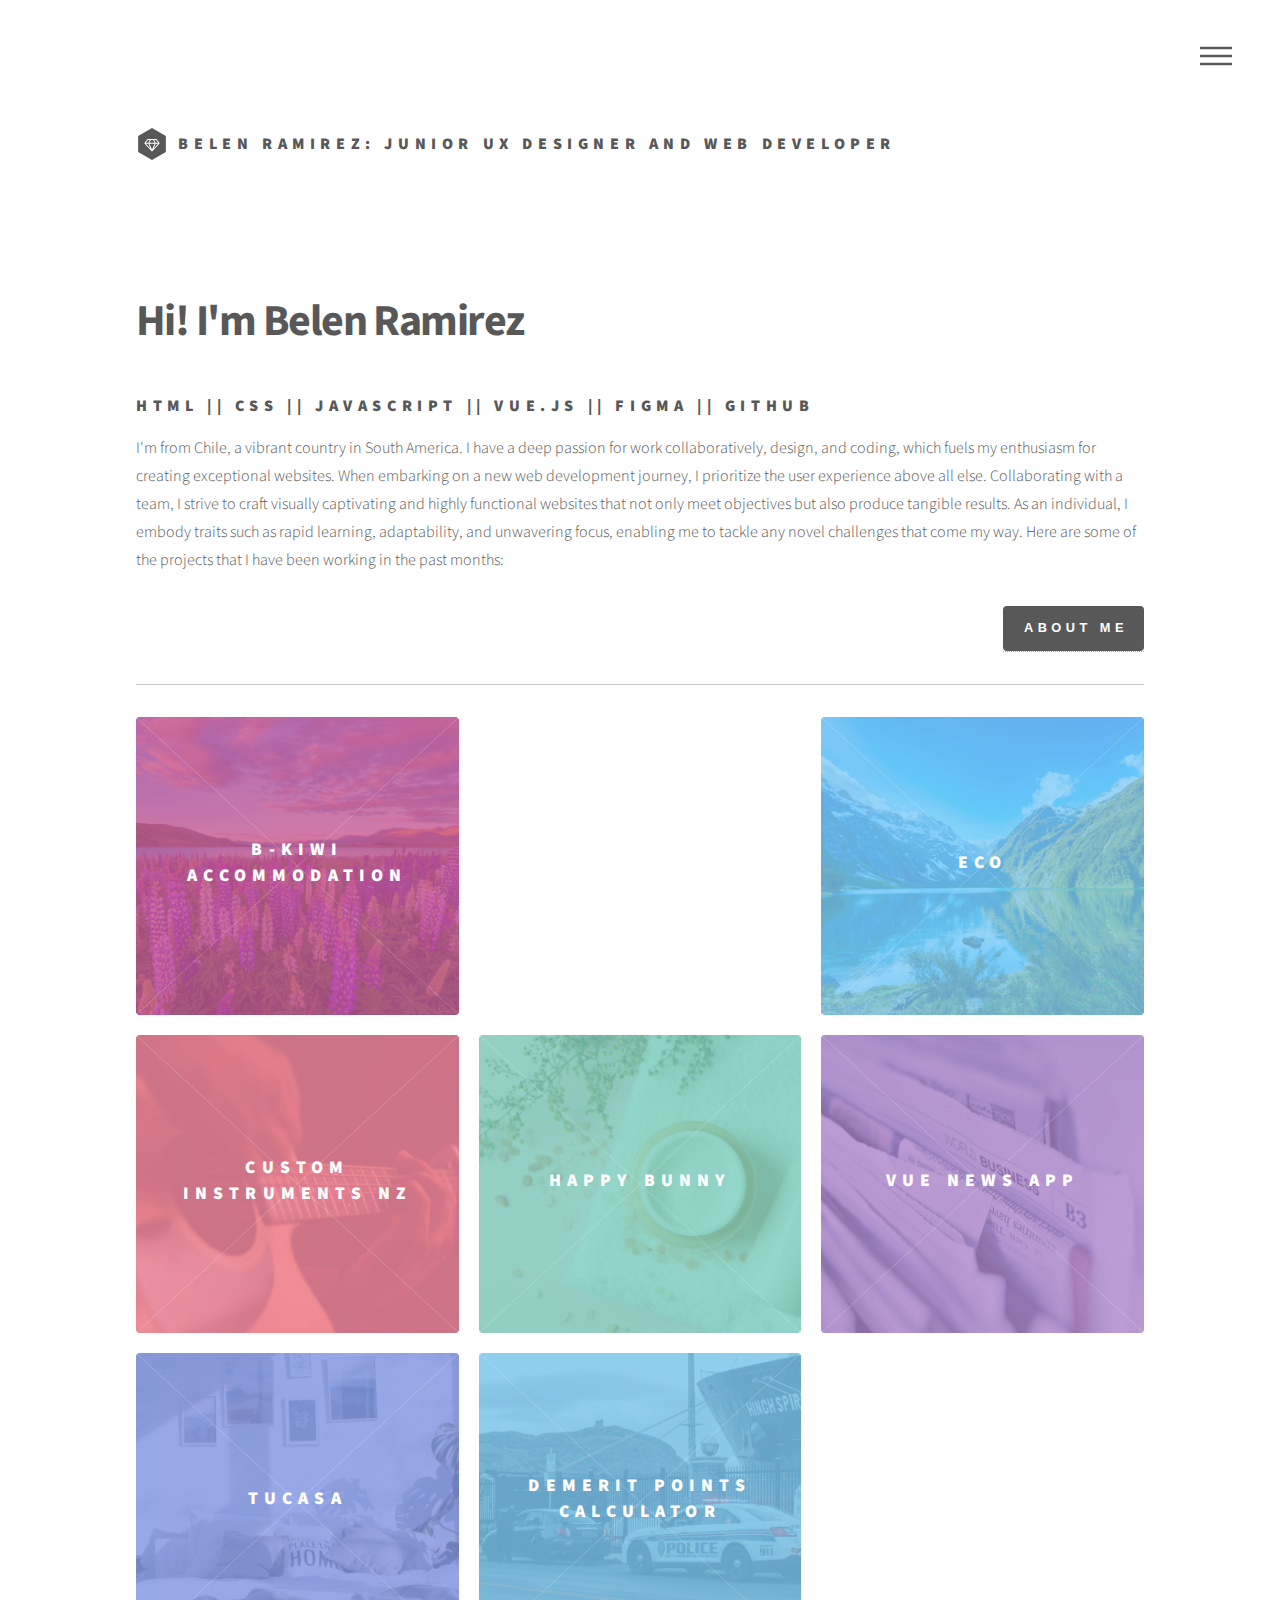
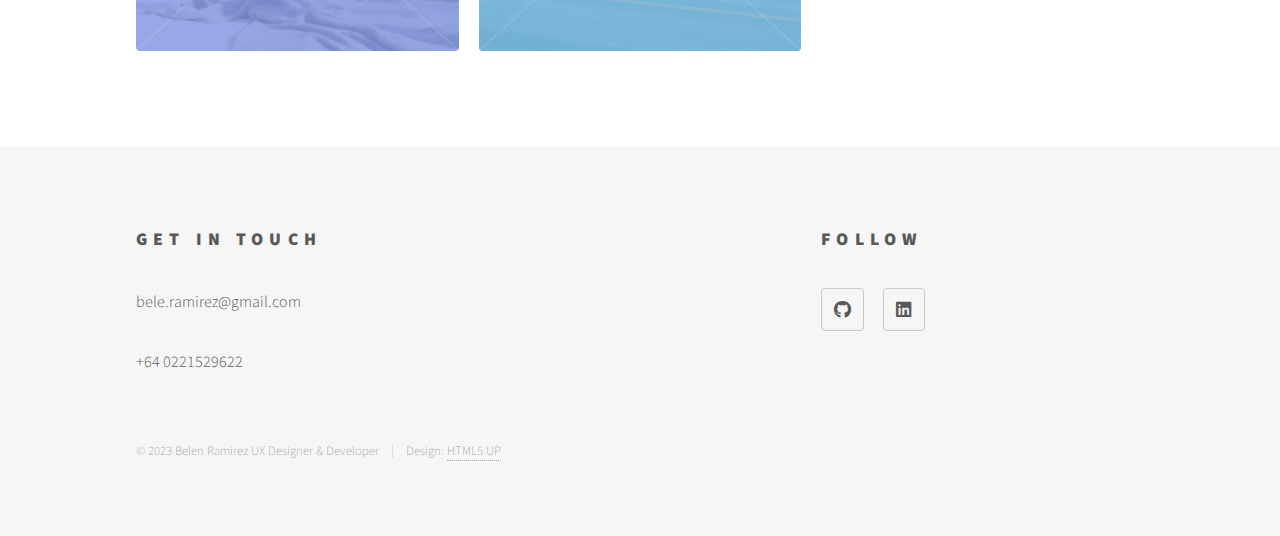
==== index.html @ b45124bb "Update index.html" ====
<!DOCTYPE HTML>
<!--
	Phantom by HTML5 UP
	html5up.net | @ajlkn
	Free for personal and commercial use under the CCA 3.0 license (html5up.net/license)
-->
<html>
	<head>
		<title>Belen Ramirez Developer & Designer</title>
		<meta charset="utf-8" />
		<meta name="viewport" content="width=device-width, initial-scale=1, user-scalable=no" />
		<link rel="stylesheet" href="assets/css/main.css" />
		<link rel="stylesheet" href="assets/css/my-css.css">
		<noscript><link rel="stylesheet" href="assets/css/noscript.css" /></noscript>
	</head>
	<body class="is-preload">
		<!-- Wrapper -->
			<div id="wrapper">

				<!-- Header -->
					<header id="header">
						<div class="inner">

							<!-- Logo -->
								<a href="index.html" class="logo">
									<span class="symbol"><img src="images/logo.svg" alt="" /></span><span class="title">Belen Ramirez: Junior UX Designer and Web Developer  </span>
								</a>

							<!-- Nav -->
								<nav>
									<ul>
										<li><a href="#menu">Menu</a></li>
									</ul>
								</nav>

						</div>
					</header>

				<!-- Menu -->
					<nav id="menu">
						<h2>Menu</h2>
						<ul>
							<li><a href="index.html">Home</a></li>
							<li><a href="about.html">About</a></li>
						</ul>
					</nav>

				<!-- Main -->
					<div id="main">
						<div class="inner">
							<header>
								<h1>Hi! I'm Belen Ramirez<br /></h1>
								<h3>HTML || CSS || JavaScript || Vue.js || Figma || GitHub</h3>
								
								<p>I'm from Chile, a vibrant country in South America. I have a deep passion for work collaboratively, design, and coding, which fuels my enthusiasm for creating exceptional websites. When embarking on a new web development journey, I prioritize the user experience above all else. Collaborating with a team, I strive to craft visually captivating and highly functional websites that not only meet objectives but also produce tangible results. As an individual, I embody traits such as rapid learning, adaptability, and unwavering focus, enabling me to tackle any novel challenges that come my way. Here are some of the projects that I have been working in the past months:</p>


								<div class="learn-more-wrapper">
									<a href="about.html"><button class='primary' target="_blank">About Me</button></a>
								</div>
							</header>
							<hr>
							<section class="tiles">
								<article class="style4">
									<span class="image">
										<img src="images/project04.jpg" alt="" />
									</span>
									<a href="b-kiwi-accommodation.html" target="_blank">
										<h2>B-Kiwi Accommodation</h2>
										<div class="content">
											<p>Accommodation and meals projects using JavaScript, HTML, Sass and Jquery</p>
										</div>
									</a>
								</article>
								<article class="style1">
									<span class="image">
										<img src="images/project01.jpeg" alt="" />
									</span>
									<a href="black_estate.html" target="_blank">
										<h2>Black Estate</h2>
										<div class="content">
											<p>School project for rebrand and redesign a Canterbury winery website</p>
										</div>
									</a>
								</article>
								<article class="style2">
									<span class="image">
										<img src="images/project02.png" alt="" />
									</span>
									<a href="/eco.html" target="_blank">
										<h2>ECO</h2>
										<div class="content">
											<p>School project to redesign NGO website and practice basic UX principles. Use of HTML and CSS.</p>
										</div>
									</a>
								</article>

								<article class="style1">
									<span class="image">
										<img src="images/project08.png" alt="" />
									</span>
									<a href="custom-instruments-nz.html" target="_blank">
										<h2>Custom Instruments NZ</h2>
										<div class="content">
											<p>Project for rebranding an Instruments Shop Website using SilverStripe, PHP, AWS, NoIP & Cyberduck.</p>
										</div>
									</a>
								</article>

								<article class="style3">
									<span class="image">
										<img src="images/project03.jpg" alt="" />
									</span>
									<a href="happy_bunny.html" target="_blank">
										<h2>Happy Bunny</h2>
										<div class="content">
											<p>School project using JavaScript, HTML & CSS to filter cosmetics and body products items</p>
										</div>
									</a>
								</article>
								<article class="style5">
									<span class="image">
										<img src="images/project05.png" alt="" />
									</span>
									<a href="vue_news.html" target="_blank">
										<h2>Vue News App</h2>
										<div class="content">
											<p>Project using Vue.js and News API to create an app to display news</p>
										</div>
									</a>
								</article>
								<article class="style6">
									<span class="image">
										<img src="images/project06.jpg" alt="" />
									</span>
									<a href="tucasa.html" target="_blank">
										<h2>TuCasa</h2>
										<div class="content">
											<p>Project using Vue.js, HTML and CSS to develop a shopping app</p>
										</div>
									</a>
								</article>
								<article class="style2">
									<span class="image">
										<img src="images/project07.png" alt="" />
									</span>
									<a href="demerit_points_calculator.html" target="_blank">
										<h2>Demerit Points Calculator</h2>
										<div class="content">
											<p>Demerit points calculator using Python, Flask & Tkinter</p>
										</div>
									</a>
								</article>
								<!-- <article class="style3">
									<span class="image">
										<img src="images/pic08.jpg" alt="" />
									</span>
									<a href="illustrator_planet.html">
										<h2>Planet</h2>
										<div class="content">
											<p>Experimenting with Adobe Illustrator. Create a planet with a glass look characteristics.</p>
										</div>
									</a>
								</article> -->



								<!-- <article class="style5">
									<span class="image">
										<img src="images/pic10.jpg" alt="" />
									</span>
									<a href="generic.html">
										<h2>Ultricies</h2>
										<div class="content">
											<p>Sed nisl arcu euismod sit amet nisi lorem etiam dolor veroeros et feugiat.</p>
										</div>
									</a>
								</article>
								<article class="style6">
									<span class="image">
										<img src="images/pic11.jpg" alt="" />
									</span>
									<a href="generic.html">
										<h2>Dictum</h2>
										<div class="content">
											<p>Sed nisl arcu euismod sit amet nisi lorem etiam dolor veroeros et feugiat.</p>
										</div>
									</a>
								</article>
								<article class="style4">
									<span class="image">
										<img src="images/pic12.jpg" alt="" />
									</span>
									<a href="generic.html">
										<h2>Pretium</h2>
										<div class="content">
											<p>Sed nisl arcu euismod sit amet nisi lorem etiam dolor veroeros et feugiat.</p>
										</div>
									</a>
								</article> -->
							</section>
						</div>
					</div>

				<!-- Footer -->
				<footer id="footer">
					<div class="inner">
						<section>
							<h2>Get in touch</h2>
							<p>bele.ramirez@gmail.com</p>
							<p>+64 0221529622</p>
							<!-- <form method="post" action="#">
								<div class="fields">
									<div class="field half">
										<input type="text" name="name" id="name" placeholder="Name" />
									</div>
									<div class="field half">
										<input type="email" name="email" id="email" placeholder="Email" />
									</div>
									<div class="field">
										<textarea name="message" id="message" placeholder="Message"></textarea>
									</div>
								</div>
								<ul class="actions">
									<li><input type="submit" value="Send" class="primary" /></li>
								</ul>
							</form> -->
						</section>
						<section>
							<h2>Follow</h2>
							<ul class="icons">
								<li><a href="https://github.com/Bolognesia" class="icon brands style2 fa-github"><span class="label">GitHub</span></a></li>
								<li><a href="https://www.linkedin.com/in/belen-ramirez-nz/" class="icon brands style2 fa-linkedin" target="_blank"><span class="label">Linkedin</span></a></li>
							</ul>
						</section>
						<ul class="copyright">
							<li>&copy; 2023 Belen Ramirez UX Designer & Developer</li><li>Design: <a href="http://html5up.net">HTML5 UP</a></li>
						</ul>
					</div>
				</footer>

			</div>

		<!-- Scripts -->
			<script src="assets/js/jquery.min.js"></script>
			<script src="assets/js/browser.min.js"></script>
			<script src="assets/js/breakpoints.min.js"></script>
			<script src="assets/js/util.js"></script>
			<script src="assets/js/main.js"></script>

	</body>
</html>
---- assets/css/main.css ----
@import url(fontawesome-all.min.css);
@import url("https://fonts.googleapis.com/css?family=Source+Sans+Pro:300,700,900");

/*
	Phantom by HTML5 UP
	html5up.net | @ajlkn
	Free for personal and commercial use under the CCA 3.0 license (html5up.net/license)
*/

html, body, div, span, applet, object,
iframe, h1, h2, h3, h4, h5, h6, p, blockquote,
pre, a, abbr, acronym, address, big, cite,
code, del, dfn, em, img, ins, kbd, q, s, samp,
small, strike, strong, sub, sup, tt, var, b,
u, i, center, dl, dt, dd, ol, ul, li, fieldset,
form, label, legend, table, caption, tbody,
tfoot, thead, tr, th, td, article, aside,
canvas, details, embed, figure, figcaption,
footer, header, hgroup, menu, nav, output, ruby,
section, summary, time, mark, audio, video {
	margin: 0;
	padding: 0;
	border: 0;
	font-size: 100%;
	font: inherit;
	vertical-align: baseline;}

article, aside, details, figcaption, figure,
footer, header, hgroup, menu, nav, section {
	display: block;}

body {
	line-height: 1;
}

ol, ul {
	list-style: none;
}

blockquote, q {
	quotes: none;
}

	blockquote:before, blockquote:after, q:before, q:after {
		content: '';
		content: none;
	}

table {
	border-collapse: collapse;
	border-spacing: 0;
}

body {
	-webkit-text-size-adjust: none;
}

mark {
	background-color: transparent;
	color: inherit;
}

input::-moz-focus-inner {
	border: 0;
	padding: 0;
}

input, select, textarea {
	-moz-appearance: none;
	-webkit-appearance: none;
	-ms-appearance: none;
	appearance: none;
}

/* Basic */

	@-ms-viewport {
		width: device-width;
	}

	body {
		-ms-overflow-style: scrollbar;
	}

	@media screen and (max-width: 480px) {

		html, body {
			min-width: 320px;
		}

	}

	html {
		box-sizing: border-box;
	}

	*, *:before, *:after {
		box-sizing: inherit;
	}

	body {
		background: #ffffff;
	}

		body.is-preload *, body.is-preload *:before, body.is-preload *:after {
			-moz-animation: none !important;
			-webkit-animation: none !important;
			-ms-animation: none !important;
			animation: none !important;
			-moz-transition: none !important;
			-webkit-transition: none !important;
			-ms-transition: none !important;
			transition: none !important;
		}

/* Type */

	body, input, select, textarea {
		color: #585858;
		font-family: "Source Sans Pro", Helvetica, sans-serif;
		font-size: 16pt;
		font-weight: 300;
		line-height: 1.75;
	}

		@media screen and (max-width: 1680px) {

			body, input, select, textarea {
				font-size: 14pt;
			}

		}

		@media screen and (max-width: 1280px) {

			body, input, select, textarea {
				font-size: 12pt;
			}

		}

	a {
		-moz-transition: border-bottom-color 0.2s ease, color 0.2s ease;
		-webkit-transition: border-bottom-color 0.2s ease, color 0.2s ease;
		-ms-transition: border-bottom-color 0.2s ease, color 0.2s ease;
		transition: border-bottom-color 0.2s ease, color 0.2s ease;
		text-decoration: none;
		color: #585858;
		border-bottom: dotted 1px rgba(88, 88, 88, 0.5);
	}

		a:hover {
			border-bottom-color: transparent;
			color: #f2849e !important;
		}

	strong, b {
		font-weight: 900;
	}

	em, i {
		font-style: italic;
	}

	p {
		margin: 0 0 2em 0;
	}

	h1 {
		font-size: 2.75em;
		font-weight: 700;
		line-height: 1.3;
		margin: 0 0 1em 0;
		letter-spacing: -0.035em;
	}

		h1 a {
			color: inherit;
		}

		@media screen and (max-width: 736px) {

			h1 {
				font-size: 2em;
				margin: 0 0 1em 0;
			}

		}

		@media screen and (max-width: 360px) {

			h1 {
				font-size: 1.75em;
			}

		}

	h2, h3, h4, h5, h6 {
		font-weight: 900;
		line-height: 1.5;
		margin: 0 0 2em 0;
		text-transform: uppercase;
		letter-spacing: 0.35em;
	}

		h2 a, h3 a, h4 a, h5 a, h6 a {
			color: inherit;
		}

	h2 {
		font-size: 1.1em;
	}

	h3 {
		font-size: 1em;
	}

	h4 {
		font-size: 0.8em;
	}

	h5 {
		font-size: 0.8em;
	}

	h6 {
		font-size: 0.8em;
	}

	@media screen and (max-width: 980px) {

		h1 br, h2 br, h3 br, h4 br, h5 br, h6 br {
			display: none;
		}

	}

	@media screen and (max-width: 736px) {

		h2 {
			font-size: 1em;
		}

		h3 {
			font-size: 0.8em;
		}

	}

	sub {
		font-size: 0.8em;
		position: relative;
		top: 0.5em;
	}

	sup {
		font-size: 0.8em;
		position: relative;
		top: -0.5em;
	}

	blockquote {
		border-left: solid 4px #c9c9c9;
		font-style: italic;
		margin: 0 0 2em 0;
		padding: 0.5em 0 0.5em 2em;
	}

	code {
		background: rgba(144, 144, 144, 0.075);
		border-radius: 4px;
		border: solid 1px #c9c9c9;
		font-family: "Courier New", monospace;
		font-size: 0.9em;
		margin: 0 0.25em;
		padding: 0.25em 0.65em;
	}

	pre {
		-webkit-overflow-scrolling: touch;
		font-family: "Courier New", monospace;
		font-size: 0.9em;
		margin: 0 0 2em 0;
	}

		pre code {
			display: block;
			line-height: 1.75;
			padding: 1em 1.5em;
			overflow-x: auto;
		}

	hr {
		border: 0;
		border-bottom: solid 1px #c9c9c9;
		margin: 2em 0;
	}

		hr.major {
			margin: 3em 0;
		}

	.align-left {
		text-align: left;
	}

	.align-center {
		text-align: center;
	}

	.align-right {
		text-align: right;
	}

/* Row */

	.row {
		display: flex;
		flex-wrap: wrap;
		box-sizing: border-box;
		align-items: stretch;
	}

		.row > * {
			box-sizing: border-box;
		}

		.row.gtr-uniform > * > :last-child {
			margin-bottom: 0;
		}

		.row.aln-left {
			justify-content: flex-start;
		}

		.row.aln-center {
			justify-content: center;
		}

		.row.aln-right {
			justify-content: flex-end;
		}

		.row.aln-top {
			align-items: flex-start;
		}

		.row.aln-middle {
			align-items: center;
		}

		.row.aln-bottom {
			align-items: flex-end;
		}

		.row > .imp {
			order: -1;
		}

		.row > .col-1 {
			width: 8.33333%;
		}

		.row > .off-1 {
			margin-left: 8.33333%;
		}

		.row > .col-2 {
			width: 16.66667%;
		}

		.row > .off-2 {
			margin-left: 16.66667%;
		}

		.row > .col-3 {
			width: 25%;
		}

		.row > .off-3 {
			margin-left: 25%;
		}

		.row > .col-4 {
			width: 33.33333%;
		}

		.row > .off-4 {
			margin-left: 33.33333%;
		}

		.row > .col-5 {
			width: 41.66667%;
		}

		.row > .off-5 {
			margin-left: 41.66667%;
		}

		.row > .col-6 {
			width: 50%;
		}

		.row > .off-6 {
			margin-left: 50%;
		}

		.row > .col-7 {
			width: 58.33333%;
		}

		.row > .off-7 {
			margin-left: 58.33333%;
		}

		.row > .col-8 {
			width: 66.66667%;
		}

		.row > .off-8 {
			margin-left: 66.66667%;
		}

		.row > .col-9 {
			width: 75%;
		}

		.row > .off-9 {
			margin-left: 75%;
		}

		.row > .col-10 {
			width: 83.33333%;
		}

		.row > .off-10 {
			margin-left: 83.33333%;
		}

		.row > .col-11 {
			width: 91.66667%;
		}

		.row > .off-11 {
			margin-left: 91.66667%;
		}

		.row > .col-12 {
			width: 100%;
		}

		.row > .off-12 {
			margin-left: 100%;
		}

		.row.gtr-0 {
			margin-top: 0;
			margin-left: 0em;
		}

			.row.gtr-0 > * {
				padding: 0 0 0 0em;
			}

			.row.gtr-0.gtr-uniform {
				margin-top: 0em;
			}

				.row.gtr-0.gtr-uniform > * {
					padding-top: 0em;
				}

		.row.gtr-25 {
			margin-top: 0;
			margin-left: -0.5em;
		}

			.row.gtr-25 > * {
				padding: 0 0 0 0.5em;
			}

			.row.gtr-25.gtr-uniform {
				margin-top: -0.5em;
			}

				.row.gtr-25.gtr-uniform > * {
					padding-top: 0.5em;
				}

		.row.gtr-50 {
			margin-top: 0;
			margin-left: -1em;
		}

			.row.gtr-50 > * {
				padding: 0 0 0 1em;
			}

			.row.gtr-50.gtr-uniform {
				margin-top: -1em;
			}

				.row.gtr-50.gtr-uniform > * {
					padding-top: 1em;
				}

		.row {
			margin-top: 0;
			margin-left: -2em;
		}

			.row > * {
				padding: 0 0 0 2em;
			}

			.row.gtr-uniform {
				margin-top: -2em;
			}

				.row.gtr-uniform > * {
					padding-top: 2em;
				}

		.row.gtr-150 {
			margin-top: 0;
			margin-left: -3em;
		}

			.row.gtr-150 > * {
				padding: 0 0 0 3em;
			}

			.row.gtr-150.gtr-uniform {
				margin-top: -3em;
			}

				.row.gtr-150.gtr-uniform > * {
					padding-top: 3em;
				}

		.row.gtr-200 {
			margin-top: 0;
			margin-left: -4em;
		}

			.row.gtr-200 > * {
				padding: 0 0 0 4em;
			}

			.row.gtr-200.gtr-uniform {
				margin-top: -4em;
			}

				.row.gtr-200.gtr-uniform > * {
					padding-top: 4em;
				}

		@media screen and (max-width: 1680px) {

			.row {
				display: flex;
				flex-wrap: wrap;
				box-sizing: border-box;
				align-items: stretch;
			}

				.row > * {
					box-sizing: border-box;
				}

				.row.gtr-uniform > * > :last-child {
					margin-bottom: 0;
				}

				.row.aln-left {
					justify-content: flex-start;
				}

				.row.aln-center {
					justify-content: center;
				}

				.row.aln-right {
					justify-content: flex-end;
				}

				.row.aln-top {
					align-items: flex-start;
				}

				.row.aln-middle {
					align-items: center;
				}

				.row.aln-bottom {
					align-items: flex-end;
				}

				.row > .imp-xlarge {
					order: -1;
				}

				.row > .col-1-xlarge {
					width: 8.33333%;
				}

				.row > .off-1-xlarge {
					margin-left: 8.33333%;
				}

				.row > .col-2-xlarge {
					width: 16.66667%;
				}

				.row > .off-2-xlarge {
					margin-left: 16.66667%;
				}

				.row > .col-3-xlarge {
					width: 25%;
				}

				.row > .off-3-xlarge {
					margin-left: 25%;
				}

				.row > .col-4-xlarge {
					width: 33.33333%;
				}

				.row > .off-4-xlarge {
					margin-left: 33.33333%;
				}

				.row > .col-5-xlarge {
					width: 41.66667%;
				}

				.row > .off-5-xlarge {
					margin-left: 41.66667%;
				}

				.row > .col-6-xlarge {
					width: 50%;
				}

				.row > .off-6-xlarge {
					margin-left: 50%;
				}

				.row > .col-7-xlarge {
					width: 58.33333%;
				}

				.row > .off-7-xlarge {
					margin-left: 58.33333%;
				}

				.row > .col-8-xlarge {
					width: 66.66667%;
				}

				.row > .off-8-xlarge {
					margin-left: 66.66667%;
				}

				.row > .col-9-xlarge {
					width: 75%;
				}

				.row > .off-9-xlarge {
					margin-left: 75%;
				}

				.row > .col-10-xlarge {
					width: 83.33333%;
				}

				.row > .off-10-xlarge {
					margin-left: 83.33333%;
				}

				.row > .col-11-xlarge {
					width: 91.66667%;
				}

				.row > .off-11-xlarge {
					margin-left: 91.66667%;
				}

				.row > .col-12-xlarge {
					width: 100%;
				}

				.row > .off-12-xlarge {
					margin-left: 100%;
				}

				.row.gtr-0 {
					margin-top: 0;
					margin-left: 0em;
				}

					.row.gtr-0 > * {
						padding: 0 0 0 0em;
					}

					.row.gtr-0.gtr-uniform {
						margin-top: 0em;
					}

						.row.gtr-0.gtr-uniform > * {
							padding-top: 0em;
						}

				.row.gtr-25 {
					margin-top: 0;
					margin-left: -0.5em;
				}

					.row.gtr-25 > * {
						padding: 0 0 0 0.5em;
					}

					.row.gtr-25.gtr-uniform {
						margin-top: -0.5em;
					}

						.row.gtr-25.gtr-uniform > * {
							padding-top: 0.5em;
						}

				.row.gtr-50 {
					margin-top: 0;
					margin-left: -1em;
				}

					.row.gtr-50 > * {
						padding: 0 0 0 1em;
					}

					.row.gtr-50.gtr-uniform {
						margin-top: -1em;
					}

						.row.gtr-50.gtr-uniform > * {
							padding-top: 1em;
						}

				.row {
					margin-top: 0;
					margin-left: -2em;
				}

					.row > * {
						padding: 0 0 0 2em;
					}

					.row.gtr-uniform {
						margin-top: -2em;
					}

						.row.gtr-uniform > * {
							padding-top: 2em;
						}

				.row.gtr-150 {
					margin-top: 0;
					margin-left: -3em;
				}

					.row.gtr-150 > * {
						padding: 0 0 0 3em;
					}

					.row.gtr-150.gtr-uniform {
						margin-top: -3em;
					}

						.row.gtr-150.gtr-uniform > * {
							padding-top: 3em;
						}

				.row.gtr-200 {
					margin-top: 0;
					margin-left: -4em;
				}

					.row.gtr-200 > * {
						padding: 0 0 0 4em;
					}

					.row.gtr-200.gtr-uniform {
						margin-top: -4em;
					}

						.row.gtr-200.gtr-uniform > * {
							padding-top: 4em;
						}

		}

		@media screen and (max-width: 1280px) {

			.row {
				display: flex;
				flex-wrap: wrap;
				box-sizing: border-box;
				align-items: stretch;
			}

				.row > * {
					box-sizing: border-box;
				}

				.row.gtr-uniform > * > :last-child {
					margin-bottom: 0;
				}

				.row.aln-left {
					justify-content: flex-start;
				}

				.row.aln-center {
					justify-content: center;
				}

				.row.aln-right {
					justify-content: flex-end;
				}

				.row.aln-top {
					align-items: flex-start;
				}

				.row.aln-middle {
					align-items: center;
				}

				.row.aln-bottom {
					align-items: flex-end;
				}

				.row > .imp-large {
					order: -1;
				}

				.row > .col-1-large {
					width: 8.33333%;
				}

				.row > .off-1-large {
					margin-left: 8.33333%;
				}

				.row > .col-2-large {
					width: 16.66667%;
				}

				.row > .off-2-large {
					margin-left: 16.66667%;
				}

				.row > .col-3-large {
					width: 25%;
				}

				.row > .off-3-large {
					margin-left: 25%;
				}

				.row > .col-4-large {
					width: 33.33333%;
				}

				.row > .off-4-large {
					margin-left: 33.33333%;
				}

				.row > .col-5-large {
					width: 41.66667%;
				}

				.row > .off-5-large {
					margin-left: 41.66667%;
				}

				.row > .col-6-large {
					width: 50%;
				}

				.row > .off-6-large {
					margin-left: 50%;
				}

				.row > .col-7-large {
					width: 58.33333%;
				}

				.row > .off-7-large {
					margin-left: 58.33333%;
				}

				.row > .col-8-large {
					width: 66.66667%;
				}

				.row > .off-8-large {
					margin-left: 66.66667%;
				}

				.row > .col-9-large {
					width: 75%;
				}

				.row > .off-9-large {
					margin-left: 75%;
				}

				.row > .col-10-large {
					width: 83.33333%;
				}

				.row > .off-10-large {
					margin-left: 83.33333%;
				}

				.row > .col-11-large {
					width: 91.66667%;
				}

				.row > .off-11-large {
					margin-left: 91.66667%;
				}

				.row > .col-12-large {
					width: 100%;
				}

				.row > .off-12-large {
					margin-left: 100%;
				}

				.row.gtr-0 {
					margin-top: 0;
					margin-left: 0em;
				}

					.row.gtr-0 > * {
						padding: 0 0 0 0em;
					}

					.row.gtr-0.gtr-uniform {
						margin-top: 0em;
					}

						.row.gtr-0.gtr-uniform > * {
							padding-top: 0em;
						}

				.row.gtr-25 {
					margin-top: 0;
					margin-left: -0.5em;
				}

					.row.gtr-25 > * {
						padding: 0 0 0 0.5em;
					}

					.row.gtr-25.gtr-uniform {
						margin-top: -0.5em;
					}

						.row.gtr-25.gtr-uniform > * {
							padding-top: 0.5em;
						}

				.row.gtr-50 {
					margin-top: 0;
					margin-left: -1em;
				}

					.row.gtr-50 > * {
						padding: 0 0 0 1em;
					}

					.row.gtr-50.gtr-uniform {
						margin-top: -1em;
					}

						.row.gtr-50.gtr-uniform > * {
							padding-top: 1em;
						}

				.row {
					margin-top: 0;
					margin-left: -2em;
				}

					.row > * {
						padding: 0 0 0 2em;
					}

					.row.gtr-uniform {
						margin-top: -2em;
					}

						.row.gtr-uniform > * {
							padding-top: 2em;
						}

				.row.gtr-150 {
					margin-top: 0;
					margin-left: -3em;
				}

					.row.gtr-150 > * {
						padding: 0 0 0 3em;
					}

					.row.gtr-150.gtr-uniform {
						margin-top: -3em;
					}

						.row.gtr-150.gtr-uniform > * {
							padding-top: 3em;
						}

				.row.gtr-200 {
					margin-top: 0;
					margin-left: -4em;
				}

					.row.gtr-200 > * {
						padding: 0 0 0 4em;
					}

					.row.gtr-200.gtr-uniform {
						margin-top: -4em;
					}

						.row.gtr-200.gtr-uniform > * {
							padding-top: 4em;
						}

		}

		@media screen and (max-width: 980px) {

			.row {
				display: flex;
				flex-wrap: wrap;
				box-sizing: border-box;
				align-items: stretch;
			}

				.row > * {
					box-sizing: border-box;
				}

				.row.gtr-uniform > * > :last-child {
					margin-bottom: 0;
				}

				.row.aln-left {
					justify-content: flex-start;
				}

				.row.aln-center {
					justify-content: center;
				}

				.row.aln-right {
					justify-content: flex-end;
				}

				.row.aln-top {
					align-items: flex-start;
				}

				.row.aln-middle {
					align-items: center;
				}

				.row.aln-bottom {
					align-items: flex-end;
				}

				.row > .imp-medium {
					order: -1;
				}

				.row > .col-1-medium {
					width: 8.33333%;
				}

				.row > .off-1-medium {
					margin-left: 8.33333%;
				}

				.row > .col-2-medium {
					width: 16.66667%;
				}

				.row > .off-2-medium {
					margin-left: 16.66667%;
				}

				.row > .col-3-medium {
					width: 25%;
				}

				.row > .off-3-medium {
					margin-left: 25%;
				}

				.row > .col-4-medium {
					width: 33.33333%;
				}

				.row > .off-4-medium {
					margin-left: 33.33333%;
				}

				.row > .col-5-medium {
					width: 41.66667%;
				}

				.row > .off-5-medium {
					margin-left: 41.66667%;
				}

				.row > .col-6-medium {
					width: 50%;
				}

				.row > .off-6-medium {
					margin-left: 50%;
				}

				.row > .col-7-medium {
					width: 58.33333%;
				}

				.row > .off-7-medium {
					margin-left: 58.33333%;
				}

				.row > .col-8-medium {
					width: 66.66667%;
				}

				.row > .off-8-medium {
					margin-left: 66.66667%;
				}

				.row > .col-9-medium {
					width: 75%;
				}

				.row > .off-9-medium {
					margin-left: 75%;
				}

				.row > .col-10-medium {
					width: 83.33333%;
				}

				.row > .off-10-medium {
					margin-left: 83.33333%;
				}

				.row > .col-11-medium {
					width: 91.66667%;
				}

				.row > .off-11-medium {
					margin-left: 91.66667%;
				}

				.row > .col-12-medium {
					width: 100%;
				}

				.row > .off-12-medium {
					margin-left: 100%;
				}

				.row.gtr-0 {
					margin-top: 0;
					margin-left: 0em;
				}

					.row.gtr-0 > * {
						padding: 0 0 0 0em;
					}

					.row.gtr-0.gtr-uniform {
						margin-top: 0em;
					}

						.row.gtr-0.gtr-uniform > * {
							padding-top: 0em;
						}

				.row.gtr-25 {
					margin-top: 0;
					margin-left: -0.375em;
				}

					.row.gtr-25 > * {
						padding: 0 0 0 0.375em;
					}

					.row.gtr-25.gtr-uniform {
						margin-top: -0.375em;
					}

						.row.gtr-25.gtr-uniform > * {
							padding-top: 0.375em;
						}

				.row.gtr-50 {
					margin-top: 0;
					margin-left: -0.75em;
				}

					.row.gtr-50 > * {
						padding: 0 0 0 0.75em;
					}

					.row.gtr-50.gtr-uniform {
						margin-top: -0.75em;
					}

						.row.gtr-50.gtr-uniform > * {
							padding-top: 0.75em;
						}

				.row {
					margin-top: 0;
					margin-left: -1.5em;
				}

					.row > * {
						padding: 0 0 0 1.5em;
					}

					.row.gtr-uniform {
						margin-top: -1.5em;
					}

						.row.gtr-uniform > * {
							padding-top: 1.5em;
						}

				.row.gtr-150 {
					margin-top: 0;
					margin-left: -2.25em;
				}

					.row.gtr-150 > * {
						padding: 0 0 0 2.25em;
					}

					.row.gtr-150.gtr-uniform {
						margin-top: -2.25em;
					}

						.row.gtr-150.gtr-uniform > * {
							padding-top: 2.25em;
						}

				.row.gtr-200 {
					margin-top: 0;
					margin-left: -3em;
				}

					.row.gtr-200 > * {
						padding: 0 0 0 3em;
					}

					.row.gtr-200.gtr-uniform {
						margin-top: -3em;
					}

						.row.gtr-200.gtr-uniform > * {
							padding-top: 3em;
						}

		}

		@media screen and (max-width: 736px) {

			.row {
				display: flex;
				flex-wrap: wrap;
				box-sizing: border-box;
				align-items: stretch;
			}

				.row > * {
					box-sizing: border-box;
				}

				.row.gtr-uniform > * > :last-child {
					margin-bottom: 0;
				}

				.row.aln-left {
					justify-content: flex-start;
				}

				.row.aln-center {
					justify-content: center;
				}

				.row.aln-right {
					justify-content: flex-end;
				}

				.row.aln-top {
					align-items: flex-start;
				}

				.row.aln-middle {
					align-items: center;
				}

				.row.aln-bottom {
					align-items: flex-end;
				}

				.row > .imp-small {
					order: -1;
				}

				.row > .col-1-small {
					width: 8.33333%;
				}

				.row > .off-1-small {
					margin-left: 8.33333%;
				}

				.row > .col-2-small {
					width: 16.66667%;
				}

				.row > .off-2-small {
					margin-left: 16.66667%;
				}

				.row > .col-3-small {
					width: 25%;
				}

				.row > .off-3-small {
					margin-left: 25%;
				}

				.row > .col-4-small {
					width: 33.33333%;
				}

				.row > .off-4-small {
					margin-left: 33.33333%;
				}

				.row > .col-5-small {
					width: 41.66667%;
				}

				.row > .off-5-small {
					margin-left: 41.66667%;
				}

				.row > .col-6-small {
					width: 50%;
				}

				.row > .off-6-small {
					margin-left: 50%;
				}

				.row > .col-7-small {
					width: 58.33333%;
				}

				.row > .off-7-small {
					margin-left: 58.33333%;
				}

				.row > .col-8-small {
					width: 66.66667%;
				}

				.row > .off-8-small {
					margin-left: 66.66667%;
				}

				.row > .col-9-small {
					width: 75%;
				}

				.row > .off-9-small {
					margin-left: 75%;
				}

				.row > .col-10-small {
					width: 83.33333%;
				}

				.row > .off-10-small {
					margin-left: 83.33333%;
				}

				.row > .col-11-small {
					width: 91.66667%;
				}

				.row > .off-11-small {
					margin-left: 91.66667%;
				}

				.row > .col-12-small {
					width: 100%;
				}

				.row > .off-12-small {
					margin-left: 100%;
				}

				.row.gtr-0 {
					margin-top: 0;
					margin-left: 0em;
				}

					.row.gtr-0 > * {
						padding: 0 0 0 0em;
					}

					.row.gtr-0.gtr-uniform {
						margin-top: 0em;
					}

						.row.gtr-0.gtr-uniform > * {
							padding-top: 0em;
						}

				.row.gtr-25 {
					margin-top: 0;
					margin-left: -0.25em;
				}

					.row.gtr-25 > * {
						padding: 0 0 0 0.25em;
					}

					.row.gtr-25.gtr-uniform {
						margin-top: -0.25em;
					}

						.row.gtr-25.gtr-uniform > * {
							padding-top: 0.25em;
						}

				.row.gtr-50 {
					margin-top: 0;
					margin-left: -0.5em;
				}

					.row.gtr-50 > * {
						padding: 0 0 0 0.5em;
					}

					.row.gtr-50.gtr-uniform {
						margin-top: -0.5em;
					}

						.row.gtr-50.gtr-uniform > * {
							padding-top: 0.5em;
						}

				.row {
					margin-top: 0;
					margin-left: -1em;
				}

					.row > * {
						padding: 0 0 0 1em;
					}

					.row.gtr-uniform {
						margin-top: -1em;
					}

						.row.gtr-uniform > * {
							padding-top: 1em;
						}

				.row.gtr-150 {
					margin-top: 0;
					margin-left: -1.5em;
				}

					.row.gtr-150 > * {
						padding: 0 0 0 1.5em;
					}

					.row.gtr-150.gtr-uniform {
						margin-top: -1.5em;
					}

						.row.gtr-150.gtr-uniform > * {
							padding-top: 1.5em;
						}

				.row.gtr-200 {
					margin-top: 0;
					margin-left: -2em;
				}

					.row.gtr-200 > * {
						padding: 0 0 0 2em;
					}

					.row.gtr-200.gtr-uniform {
						margin-top: -2em;
					}

						.row.gtr-200.gtr-uniform > * {
							padding-top: 2em;
						}

		}

		@media screen and (max-width: 480px) {

			.row {
				display: flex;
				flex-wrap: wrap;
				box-sizing: border-box;
				align-items: stretch;
			}

				.row > * {
					box-sizing: border-box;
				}

				.row.gtr-uniform > * > :last-child {
					margin-bottom: 0;
				}

				.row.aln-left {
					justify-content: flex-start;
				}

				.row.aln-center {
					justify-content: center;
				}

				.row.aln-right {
					justify-content: flex-end;
				}

				.row.aln-top {
					align-items: flex-start;
				}

				.row.aln-middle {
					align-items: center;
				}

				.row.aln-bottom {
					align-items: flex-end;
				}

				.row > .imp-xsmall {
					order: -1;
				}

				.row > .col-1-xsmall {
					width: 8.33333%;
				}

				.row > .off-1-xsmall {
					margin-left: 8.33333%;
				}

				.row > .col-2-xsmall {
					width: 16.66667%;
				}

				.row > .off-2-xsmall {
					margin-left: 16.66667%;
				}

				.row > .col-3-xsmall {
					width: 25%;
				}

				.row > .off-3-xsmall {
					margin-left: 25%;
				}

				.row > .col-4-xsmall {
					width: 33.33333%;
				}

				.row > .off-4-xsmall {
					margin-left: 33.33333%;
				}

				.row > .col-5-xsmall {
					width: 41.66667%;
				}

				.row > .off-5-xsmall {
					margin-left: 41.66667%;
				}

				.row > .col-6-xsmall {
					width: 50%;
				}

				.row > .off-6-xsmall {
					margin-left: 50%;
				}

				.row > .col-7-xsmall {
					width: 58.33333%;
				}

				.row > .off-7-xsmall {
					margin-left: 58.33333%;
				}

				.row > .col-8-xsmall {
					width: 66.66667%;
				}

				.row > .off-8-xsmall {
					margin-left: 66.66667%;
				}

				.row > .col-9-xsmall {
					width: 75%;
				}

				.row > .off-9-xsmall {
					margin-left: 75%;
				}

				.row > .col-10-xsmall {
					width: 83.33333%;
				}

				.row > .off-10-xsmall {
					margin-left: 83.33333%;
				}

				.row > .col-11-xsmall {
					width: 91.66667%;
				}

				.row > .off-11-xsmall {
					margin-left: 91.66667%;
				}

				.row > .col-12-xsmall {
					width: 100%;
				}

				.row > .off-12-xsmall {
					margin-left: 100%;
				}

				.row.gtr-0 {
					margin-top: 0;
					margin-left: 0em;
				}

					.row.gtr-0 > * {
						padding: 0 0 0 0em;
					}

					.row.gtr-0.gtr-uniform {
						margin-top: 0em;
					}

						.row.gtr-0.gtr-uniform > * {
							padding-top: 0em;
						}

				.row.gtr-25 {
					margin-top: 0;
					margin-left: -0.25em;
				}

					.row.gtr-25 > * {
						padding: 0 0 0 0.25em;
					}

					.row.gtr-25.gtr-uniform {
						margin-top: -0.25em;
					}

						.row.gtr-25.gtr-uniform > * {
							padding-top: 0.25em;
						}

				.row.gtr-50 {
					margin-top: 0;
					margin-left: -0.5em;
				}

					.row.gtr-50 > * {
						padding: 0 0 0 0.5em;
					}

					.row.gtr-50.gtr-uniform {
						margin-top: -0.5em;
					}

						.row.gtr-50.gtr-uniform > * {
							padding-top: 0.5em;
						}

				.row {
					margin-top: 0;
					margin-left: -1em;
				}

					.row > * {
						padding: 0 0 0 1em;
					}

					.row.gtr-uniform {
						margin-top: -1em;
					}

						.row.gtr-uniform > * {
							padding-top: 1em;
						}

				.row.gtr-150 {
					margin-top: 0;
					margin-left: -1.5em;
				}

					.row.gtr-150 > * {
						padding: 0 0 0 1.5em;
					}

					.row.gtr-150.gtr-uniform {
						margin-top: -1.5em;
					}

						.row.gtr-150.gtr-uniform > * {
							padding-top: 1.5em;
						}

				.row.gtr-200 {
					margin-top: 0;
					margin-left: -2em;
				}

					.row.gtr-200 > * {
						padding: 0 0 0 2em;
					}

					.row.gtr-200.gtr-uniform {
						margin-top: -2em;
					}

						.row.gtr-200.gtr-uniform > * {
							padding-top: 2em;
						}

		}

/* Section/Article */

	section.special, article.special {
		text-align: center;
	}

	header p {
		margin-top: -1em;
	}

	@media screen and (max-width: 736px) {

		header p {
			margin-top: 0;
		}

	}

/* Icon */

	.icon {
		text-decoration: none;
		border-bottom: none;
		position: relative;
	}

		.icon:before {
			-moz-osx-font-smoothing: grayscale;
			-webkit-font-smoothing: antialiased;
			display: inline-block;
			font-style: normal;
			font-variant: normal;
			text-rendering: auto;
			line-height: 1;
			text-transform: none !important;
			font-family: 'Font Awesome 5 Free';
			font-weight: 400;
		}

		.icon > .label {
			display: none;
		}

		.icon:before {
			line-height: inherit;
		}

		.icon.solid:before {
			font-weight: 900;
		}

		.icon.brands:before {
			font-family: 'Font Awesome 5 Brands';
		}

		.icon.style2 {
			-moz-transition: background-color 0.2s ease-in-out, color 0.2s ease-in-out, border-color 0.2s ease-in-out;
			-webkit-transition: background-color 0.2s ease-in-out, color 0.2s ease-in-out, border-color 0.2s ease-in-out;
			-ms-transition: background-color 0.2s ease-in-out, color 0.2s ease-in-out, border-color 0.2s ease-in-out;
			transition: background-color 0.2s ease-in-out, color 0.2s ease-in-out, border-color 0.2s ease-in-out;
			background-color: transparent;
			border: solid 1px #c9c9c9;
			border-radius: 4px;
			width: 2.65em;
			height: 2.65em;
			display: inline-block;
			text-align: center;
			line-height: 2.65em;
			color: inherit;
		}

			.icon.style2:before {
				font-size: 1.1em;
			}

			.icon.style2:hover {
				color: #f2849e;
				border-color: #f2849e;
			}

			.icon.style2:active {
				background-color: rgba(242, 132, 158, 0.1);
			}

/* List */

	ol {
		list-style: decimal;
		margin: 0 0 2em 0;
		padding-left: 1.25em;
	}

		ol li {
			padding-left: 0.25em;
		}

	ul {
		list-style: disc;
		margin: 0 0 2em 0;
		padding-left: 1em;
	}

		ul li {
			padding-left: 0.5em;
		}

		ul.alt {
			list-style: none;
			padding-left: 0;
		}

			ul.alt li {
				border-top: solid 1px #c9c9c9;
				padding: 0.5em 0;
			}

				ul.alt li:first-child {
					border-top: 0;
					padding-top: 0;
				}

	dl {
		margin: 0 0 2em 0;
	}

		dl dt {
			display: block;
			font-weight: 900;
			margin: 0 0 1em 0;
		}

		dl dd {
			margin-left: 2em;
		}

/* Actions */

	ul.actions {
		display: -moz-flex;
		display: -webkit-flex;
		display: -ms-flex;
		display: flex;
		cursor: default;
		list-style: none;
		margin-left: -1em;
		padding-left: 0;
	}

		ul.actions li {
			padding: 0 0 0 1em;
			vertical-align: middle;
		}

		ul.actions.special {
			-moz-justify-content: center;
			-webkit-justify-content: center;
			-ms-justify-content: center;
			justify-content: center;
			width: 100%;
			margin-left: 0;
		}

			ul.actions.special li:first-child {
				padding-left: 0;
			}

		ul.actions.stacked {
			-moz-flex-direction: column;
			-webkit-flex-direction: column;
			-ms-flex-direction: column;
			flex-direction: column;
			margin-left: 0;
		}

			ul.actions.stacked li {
				padding: 1.3em 0 0 0;
			}

				ul.actions.stacked li:first-child {
					padding-top: 0;
				}

		ul.actions.fit {
			width: calc(100% + 1em);
		}

			ul.actions.fit li {
				-moz-flex-grow: 1;
				-webkit-flex-grow: 1;
				-ms-flex-grow: 1;
				flex-grow: 1;
				-moz-flex-shrink: 1;
				-webkit-flex-shrink: 1;
				-ms-flex-shrink: 1;
				flex-shrink: 1;
				width: 100%;
			}

				ul.actions.fit li > * {
					width: 100%;
				}

			ul.actions.fit.stacked {
				width: 100%;
			}

		@media screen and (max-width: 480px) {

			ul.actions:not(.fixed) {
				-moz-flex-direction: column;
				-webkit-flex-direction: column;
				-ms-flex-direction: column;
				flex-direction: column;
				margin-left: 0;
				width: 100% !important;
			}

				ul.actions:not(.fixed) li {
					-moz-flex-grow: 1;
					-webkit-flex-grow: 1;
					-ms-flex-grow: 1;
					flex-grow: 1;
					-moz-flex-shrink: 1;
					-webkit-flex-shrink: 1;
					-ms-flex-shrink: 1;
					flex-shrink: 1;
					padding: 1em 0 0 0;
					text-align: center;
					width: 100%;
				}

					ul.actions:not(.fixed) li > * {
						width: 100%;
					}

					ul.actions:not(.fixed) li:first-child {
						padding-top: 0;
					}

					ul.actions:not(.fixed) li input[type="submit"],
					ul.actions:not(.fixed) li input[type="reset"],
					ul.actions:not(.fixed) li input[type="button"],
					ul.actions:not(.fixed) li button,
					ul.actions:not(.fixed) li .button {
						width: 100%;
					}

						ul.actions:not(.fixed) li input[type="submit"].icon:before,
						ul.actions:not(.fixed) li input[type="reset"].icon:before,
						ul.actions:not(.fixed) li input[type="button"].icon:before,
						ul.actions:not(.fixed) li button.icon:before,
						ul.actions:not(.fixed) li .button.icon:before {
							margin-left: -0.5rem;
						}

		}

/* Icons */

	ul.icons {
		cursor: default;
		list-style: none;
		padding-left: 0;
		margin: -1em 0 2em -1em;
	}

		ul.icons li {
			display: inline-block;
			padding: 1em 0 0 1em;
		}

/* Form */

	form {
		margin: 0 0 2em 0;
		overflow-x: hidden;
	}

		form > :last-child {
			margin-bottom: 0;
		}

		form > .fields {
			display: -moz-flex;
			display: -webkit-flex;
			display: -ms-flex;
			display: flex;
			-moz-flex-wrap: wrap;
			-webkit-flex-wrap: wrap;
			-ms-flex-wrap: wrap;
			flex-wrap: wrap;
			width: calc(100% + 3em);
			margin: -1.5em 0 2em -1.5em;
		}

			form > .fields > .field {
				-moz-flex-grow: 0;
				-webkit-flex-grow: 0;
				-ms-flex-grow: 0;
				flex-grow: 0;
				-moz-flex-shrink: 0;
				-webkit-flex-shrink: 0;
				-ms-flex-shrink: 0;
				flex-shrink: 0;
				padding: 1.5em 0 0 1.5em;
				width: calc(100% - 1.5em);
			}

				form > .fields > .field.half {
					width: calc(50% - 0.75em);
				}

				form > .fields > .field.third {
					width: calc(100%/3 - 0.5em);
				}

				form > .fields > .field.quarter {
					width: calc(25% - 0.375em);
				}

		@media screen and (max-width: 480px) {

			form > .fields {
				width: calc(100% + 3em);
				margin: -1.5em 0 2em -1.5em;
			}

				form > .fields > .field {
					padding: 1.5em 0 0 1.5em;
					width: calc(100% - 1.5em);
				}

					form > .fields > .field.half {
						width: calc(100% - 1.5em);
					}

					form > .fields > .field.third {
						width: calc(100% - 1.5em);
					}

					form > .fields > .field.quarter {
						width: calc(100% - 1.5em);
					}

		}

	label {
		display: block;
		font-size: 0.9em;
		font-weight: 900;
		margin: 0 0 1em 0;
	}

	input[type="text"],
	input[type="password"],
	input[type="email"],
	input[type="tel"],
	select,
	textarea {
		-moz-appearance: none;
		-webkit-appearance: none;
		-ms-appearance: none;
		appearance: none;
		background-color: transparent;
		border: none;
		border-radius: 0;
		border-bottom: solid 1px #c9c9c9;
		color: inherit;
		display: block;
		outline: 0;
		padding: 0;
		text-decoration: none;
		width: 100%;
	}

		input[type="text"]:invalid,
		input[type="password"]:invalid,
		input[type="email"]:invalid,
		input[type="tel"]:invalid,
		select:invalid,
		textarea:invalid {
			box-shadow: none;
		}

		input[type="text"]:focus,
		input[type="password"]:focus,
		input[type="email"]:focus,
		input[type="tel"]:focus,
		select:focus,
		textarea:focus {
			border-bottom-color: #f2849e;
			box-shadow: inset 0 -1px 0 0 #f2849e;
		}

	select {
		background-image: url("data:image/svg+xml;charset=utf8,%3Csvg xmlns='http://www.w3.org/2000/svg' width='40' height='40' preserveAspectRatio='none' viewBox='0 0 40 40'%3E%3Cpath d='M9.4,12.3l10.4,10.4l10.4-10.4c0.2-0.2,0.5-0.4,0.9-0.4c0.3,0,0.6,0.1,0.9,0.4l3.3,3.3c0.2,0.2,0.4,0.5,0.4,0.9 c0,0.4-0.1,0.6-0.4,0.9L20.7,31.9c-0.2,0.2-0.5,0.4-0.9,0.4c-0.3,0-0.6-0.1-0.9-0.4L4.3,17.3c-0.2-0.2-0.4-0.5-0.4-0.9 c0-0.4,0.1-0.6,0.4-0.9l3.3-3.3c0.2-0.2,0.5-0.4,0.9-0.4S9.1,12.1,9.4,12.3z' fill='%23c9c9c9' /%3E%3C/svg%3E");
		background-size: 1.25rem;
		background-repeat: no-repeat;
		background-position: calc(100% - 1rem) center;
		height: 3em;
		padding-right: 3em;
		text-overflow: ellipsis;
	}

		select option {
			background: #ffffff;
		}

		select:focus::-ms-value {
			background-color: transparent;
		}

		select::-ms-expand {
			display: none;
		}

	input[type="text"],
	input[type="password"],
	input[type="email"],
	select {
		height: 3em;
	}

	textarea {
		padding: 0;
		min-height: 3.75em;
	}

	input[type="checkbox"],
	input[type="radio"] {
		-moz-appearance: none;
		-webkit-appearance: none;
		-ms-appearance: none;
		appearance: none;
		display: block;
		float: left;
		margin-right: -2em;
		opacity: 0;
		width: 1em;
		z-index: -1;
	}

		input[type="checkbox"] + label,
		input[type="radio"] + label {
			text-decoration: none;
			color: #585858;
			cursor: pointer;
			display: inline-block;
			font-size: 1em;
			font-weight: 300;
			padding-left: 2.55em;
			padding-right: 0.75em;
			position: relative;
		}

			input[type="checkbox"] + label:before,
			input[type="radio"] + label:before {
				-moz-osx-font-smoothing: grayscale;
				-webkit-font-smoothing: antialiased;
				display: inline-block;
				font-style: normal;
				font-variant: normal;
				text-rendering: auto;
				line-height: 1;
				text-transform: none !important;
				font-family: 'Font Awesome 5 Free';
				font-weight: 900;
			}

			input[type="checkbox"] + label:before,
			input[type="radio"] + label:before {
				border-radius: 4px;
				border: solid 1px #c9c9c9;
				content: '';
				display: inline-block;
				font-size: 0.8em;
				height: 2.25em;
				left: 0;
				line-height: 2.25em;
				position: absolute;
				text-align: center;
				top: 0;
				width: 2.25em;
			}

		input[type="checkbox"]:checked + label:before,
		input[type="radio"]:checked + label:before {
			background: #585858;
			border-color: #585858;
			color: #ffffff;
			content: '\f00c';
		}

		input[type="checkbox"]:focus + label:before,
		input[type="radio"]:focus + label:before {
			border-color: #f2849e;
			box-shadow: 0 0 0 1px #f2849e;
		}

	input[type="checkbox"] + label:before {
		border-radius: 4px;
	}

	input[type="radio"] + label:before {
		border-radius: 100%;
	}

/* Box */

	.box {
		border-radius: 4px;
		border: solid 1px #c9c9c9;
		margin-bottom: 2em;
		padding: 1.5em;
	}

		.box > :last-child,
		.box > :last-child > :last-child,
		.box > :last-child > :last-child > :last-child {
			margin-bottom: 0;
		}

		.box.alt {
			border: 0;
			border-radius: 0;
			padding: 0;
		}

/* Image */

	.image {
		border-radius: 4px;
		border: 0;
		display: inline-block;
		position: relative;
	}

		.image img {
			border-radius: 4px;
			display: block;
		}

		.image.left, .image.right {
			max-width: 40%;
		}

			.image.left img, .image.right img {
				width: 100%;
			}

		.image.left {
			float: left;
			padding: 0 1.5em 1em 0;
			top: 0.25em;
		}

		.image.right {
			float: right;
			padding: 0 0 1em 1.5em;
			top: 0.25em;
		}

		.image.fit {
			display: block;
			margin: 0 0 2em 0;
			width: 100%;
		}

			.image.fit img {
				width: 100%;
			}

		.image.main {
			display: block;
			margin: 0 0 3em 0;
			width: 100%;
		}

			.image.main img {
				width: 100%;
			}

			@media screen and (max-width: 736px) {

				.image.main {
					margin: 0 0 2em 0;
				}

			}

/* Table */

	.table-wrapper {
		-webkit-overflow-scrolling: touch;
		overflow-x: auto;
	}

	table {
		margin: 0 0 2em 0;
		width: 100%;
	}

		table tbody tr {
			border: solid 1px #c9c9c9;
			border-left: 0;
			border-right: 0;
		}

			table tbody tr:nth-child(2n + 1) {
				background-color: rgba(144, 144, 144, 0.075);
			}

		table td {
			padding: 0.75em 0.75em;
		}

		table th {
			font-size: 0.9em;
			font-weight: 900;
			padding: 0 0.75em 0.75em 0.75em;
			text-align: left;
		}

		table thead {
			border-bottom: solid 2px #c9c9c9;
		}

		table tfoot {
			border-top: solid 2px #c9c9c9;
		}

		table.alt {
			border-collapse: separate;
		}

			table.alt tbody tr td {
				border: solid 1px #c9c9c9;
				border-left-width: 0;
				border-top-width: 0;
			}

				table.alt tbody tr td:first-child {
					border-left-width: 1px;
				}

			table.alt tbody tr:first-child td {
				border-top-width: 1px;
			}

			table.alt thead {
				border-bottom: 0;
			}

			table.alt tfoot {
				border-top: 0;
			}

/* Button */

	input[type="submit"],
	input[type="reset"],
	input[type="button"],
	button,
	.button {
		-moz-appearance: none;
		-webkit-appearance: none;
		-ms-appearance: none;
		appearance: none;
		-moz-transition: background-color 0.2s ease-in-out, color 0.2s ease-in-out, box-shadow 0.2s ease-in-out;
		-webkit-transition: background-color 0.2s ease-in-out, color 0.2s ease-in-out, box-shadow 0.2s ease-in-out;
		-ms-transition: background-color 0.2s ease-in-out, color 0.2s ease-in-out, box-shadow 0.2s ease-in-out;
		transition: background-color 0.2s ease-in-out, color 0.2s ease-in-out, box-shadow 0.2s ease-in-out;
		background-color: transparent;
		border-radius: 4px;
		border: 0;
		box-shadow: inset 0 0 0 2px #585858;
		color: #585858 !important;
		cursor: pointer;
		display: inline-block;
		font-size: 0.8em;
		font-weight: 900;
		height: 3.5em;
		letter-spacing: 0.35em;
		line-height: 3.45em;
		overflow: hidden;
		padding: 0 1.25em 0 1.6em;
		text-align: center;
		text-decoration: none;
		text-overflow: ellipsis;
		text-transform: uppercase;
		white-space: nowrap;
	}

		input[type="submit"].icon:before,
		input[type="reset"].icon:before,
		input[type="button"].icon:before,
		button.icon:before,
		.button.icon:before {
			margin-right: 0.5em;
		}

		input[type="submit"].fit,
		input[type="reset"].fit,
		input[type="button"].fit,
		button.fit,
		.button.fit {
			width: 100%;
		}

		input[type="submit"]:hover,
		input[type="reset"]:hover,
		input[type="button"]:hover,
		button:hover,
		.button:hover {
			color: #f2849e !important;
			box-shadow: inset 0 0 0 2px #f2849e;
		}

		input[type="submit"]:active,
		input[type="reset"]:active,
		input[type="button"]:active,
		button:active,
		.button:active {
			background-color: rgba(242, 132, 158, 0.1);
		}

		input[type="submit"].small,
		input[type="reset"].small,
		input[type="button"].small,
		button.small,
		.button.small {
			font-size: 0.6em;
		}

		input[type="submit"].large,
		input[type="reset"].large,
		input[type="button"].large,
		button.large,
		.button.large {
			font-size: 1em;
		}

		input[type="submit"].primary,
		input[type="reset"].primary,
		input[type="button"].primary,
		button.primary,
		.button.primary {
			box-shadow: none;
			background-color: #585858;
			color: #ffffff !important;
		}

			input[type="submit"].primary:hover,
			input[type="reset"].primary:hover,
			input[type="button"].primary:hover,
			button.primary:hover,
			.button.primary:hover {
				background-color: #f2849e;
			}

			input[type="submit"].primary:active,
			input[type="reset"].primary:active,
			input[type="button"].primary:active,
			button.primary:active,
			.button.primary:active {
				background-color: #ee5f81;
			}

		input[type="submit"].disabled, input[type="submit"]:disabled,
		input[type="reset"].disabled,
		input[type="reset"]:disabled,
		input[type="button"].disabled,
		input[type="button"]:disabled,
		button.disabled,
		button:disabled,
		.button.disabled,
		.button:disabled {
			pointer-events: none;
			opacity: 0.25;
		}

/* Tiles */

	.tiles {
		display: -moz-flex;
		display: -webkit-flex;
		display: -ms-flex;
		display: flex;
		-moz-flex-wrap: wrap;
		-webkit-flex-wrap: wrap;
		-ms-flex-wrap: wrap;
		flex-wrap: wrap;
		position: relative;
		margin: -2.5em 0 0 -2.5em;
	}

		.tiles article {
			-moz-transition: -moz-transform 0.5s ease, opacity 0.5s ease;
			-webkit-transition: -webkit-transform 0.5s ease, opacity 0.5s ease;
			-ms-transition: -ms-transform 0.5s ease, opacity 0.5s ease;
			transition: transform 0.5s ease, opacity 0.5s ease;
			position: relative;
			width: calc(33.33333% - 2.5em);
			margin: 2.5em 0 0 2.5em;
		}

			.tiles article > .image {
				-moz-transition: -moz-transform 0.5s ease;
				-webkit-transition: -webkit-transform 0.5s ease;
				-ms-transition: -ms-transform 0.5s ease;
				transition: transform 0.5s ease;
				position: relative;
				display: block;
				width: 100%;
				border-radius: 4px;
				overflow: hidden;
			}

				.tiles article > .image img {
					display: block;
					width: 100%;
				}

				.tiles article > .image:before {
					pointer-events: none;
					-moz-transition: background-color 0.5s ease, opacity 0.5s ease;
					-webkit-transition: background-color 0.5s ease, opacity 0.5s ease;
					-ms-transition: background-color 0.5s ease, opacity 0.5s ease;
					transition: background-color 0.5s ease, opacity 0.5s ease;
					content: '';
					display: block;
					position: absolute;
					top: 0;
					left: 0;
					width: 100%;
					height: 100%;
					opacity: 1.0;
					z-index: 1;
					opacity: 0.8;
				}

				.tiles article > .image:after {
					pointer-events: none;
					-moz-transition: opacity 0.5s ease;
					-webkit-transition: opacity 0.5s ease;
					-ms-transition: opacity 0.5s ease;
					transition: opacity 0.5s ease;
					content: '';
					display: block;
					position: absolute;
					top: 0;
					left: 0;
					width: 100%;
					height: 100%;
					background-image: url("data:image/svg+xml;charset=utf8,%3Csvg xmlns='http://www.w3.org/2000/svg' width='100' height='100' viewBox='0 0 100 100' preserveAspectRatio='none'%3E%3Cstyle%3Eline %7B stroke-width: 0.25px%3B stroke: %23ffffff%3B %7D%3C/style%3E%3Cline x1='0' y1='0' x2='100' y2='100' /%3E%3Cline x1='100' y1='0' x2='0' y2='100' /%3E%3C/svg%3E");
					background-position: center;
					background-repeat: no-repeat;
					background-size: 100% 100%;
					opacity: 0.25;
					z-index: 2;
				}

			.tiles article > a {
				display: -moz-flex;
				display: -webkit-flex;
				display: -ms-flex;
				display: flex;
				-moz-flex-direction: column;
				-webkit-flex-direction: column;
				-ms-flex-direction: column;
				flex-direction: column;
				-moz-align-items: center;
				-webkit-align-items: center;
				-ms-align-items: center;
				align-items: center;
				-moz-justify-content: center;
				-webkit-justify-content: center;
				-ms-justify-content: center;
				justify-content: center;
				-moz-transition: background-color 0.5s ease, -moz-transform 0.5s ease;
				-webkit-transition: background-color 0.5s ease, -webkit-transform 0.5s ease;
				-ms-transition: background-color 0.5s ease, -ms-transform 0.5s ease;
				transition: background-color 0.5s ease, transform 0.5s ease;
				position: absolute;
				top: 0;
				left: 0;
				width: 100%;
				height: 100%;
				padding: 1em;
				border-radius: 4px;
				border-bottom: 0;
				color: #ffffff;
				text-align: center;
				text-decoration: none;
				z-index: 3;
			}

				.tiles article > a > :last-child {
					margin: 0;
				}

				.tiles article > a:hover {
					color: #ffffff !important;
				}

				.tiles article > a h2 {
					margin: 0;
				}

				.tiles article > a .content {
					-moz-transition: max-height 0.5s ease, opacity 0.5s ease;
					-webkit-transition: max-height 0.5s ease, opacity 0.5s ease;
					-ms-transition: max-height 0.5s ease, opacity 0.5s ease;
					transition: max-height 0.5s ease, opacity 0.5s ease;
					width: 100%;
					max-height: 0;
					line-height: 1.5;
					margin-top: 0.35em;
					opacity: 0;
				}

					.tiles article > a .content > :last-child {
						margin-bottom: 0;
					}

			.tiles article.style1 > .image:before {
				background-color: #f2849e;
			}

			.tiles article.style2 > .image:before {
				background-color: #7ecaf6;
			}

			.tiles article.style3 > .image:before {
				background-color: #7bd0c1;
			}

			.tiles article.style4 > .image:before {
				background-color: #c75b9b;
			}

			.tiles article.style5 > .image:before {
				background-color: #ae85ca;
			}

			.tiles article.style6 > .image:before {
				background-color: #8499e7;
			}

			body:not(.is-touch) .tiles article:hover > .image {
				-moz-transform: scale(1.1);
				-webkit-transform: scale(1.1);
				-ms-transform: scale(1.1);
				transform: scale(1.1);
			}

				body:not(.is-touch) .tiles article:hover > .image:before {
					background-color: #333333;
					opacity: 0.35;
				}

				body:not(.is-touch) .tiles article:hover > .image:after {
					opacity: 0;
				}

			body:not(.is-touch) .tiles article:hover .content {
				max-height: 15em;
				opacity: 1;
			}

		* + .tiles {
			margin-top: 2em;
		}

		body.is-preload .tiles article {
			-moz-transform: scale(0.9);
			-webkit-transform: scale(0.9);
			-ms-transform: scale(0.9);
			transform: scale(0.9);
			opacity: 0;
		}

		body.is-touch .tiles article .content {
			max-height: 15em;
			opacity: 1;
		}

		@media screen and (max-width: 1280px) {

			.tiles {
				margin: -1.25em 0 0 -1.25em;
			}

				.tiles article {
					width: calc(33.33333% - 1.25em);
					margin: 1.25em 0 0 1.25em;
				}

		}

		@media screen and (max-width: 980px) {

			.tiles {
				margin: -2.5em 0 0 -2.5em;
			}

				.tiles article {
					width: calc(50% - 2.5em);
					margin: 2.5em 0 0 2.5em;
				}

		}

		@media screen and (max-width: 736px) {

			.tiles {
				margin: -1.25em 0 0 -1.25em;
			}

				.tiles article {
					width: calc(50% - 1.25em);
					margin: 1.25em 0 0 1.25em;
				}

					.tiles article:hover > .image {
						-moz-transform: scale(1.0);
						-webkit-transform: scale(1.0);
						-ms-transform: scale(1.0);
						transform: scale(1.0);
					}

		}

		@media screen and (max-width: 480px) {

			.tiles {
				margin: 0;
			}

				.tiles article {
					width: 100%;
					margin: 1.25em 0 0 0;
				}

		}

/* Header */

	#header {
		padding: 8em 0 5em 0 ;
		margin-bottom: 0.8em;
		
		
	}

		#header .logo {
			display: block;
			border-bottom: 0;
			color: inherit;
			font-weight: 900;
			letter-spacing: 0.35em;
			margin: 0 0 2.5em 0;
			text-decoration: none;
			text-transform: uppercase;
			display: inline-block;
		}

			#header .logo > * {
				display: inline-block;
				vertical-align: middle;
			}

			#header .logo .symbol {
				margin-right: 0.65em;
			}

				#header .logo .symbol img {
					display: block;
					width: 2em;
					height: 2em;
				}

		#header nav {
			position: fixed;
			right: 2em;
			top: 2em;
			z-index: 10000;
		}

			#header nav ul {
				display: -moz-flex;
				display: -webkit-flex;
				display: -ms-flex;
				display: flex;
				-moz-align-items: center;
				-webkit-align-items: center;
				-ms-align-items: center;
				align-items: center;
				list-style: none;
				margin: 0;
				padding: 0;
			}

				#header nav ul li {
					display: block;
					padding: 0;
				}

					#header nav ul li a {
						display: block;
						position: relative;
						height: 3em;
						line-height: 3em;
						padding: 0 1.5em;
						background-color: rgba(255, 255, 255, 0.5);
						border-radius: 4px;
						border: 0;
						font-size: 0.8em;
						font-weight: 900;
						letter-spacing: 0.35em;
						text-transform: uppercase;
					}

					#header nav ul li a[href="#menu"] {
						-webkit-tap-highlight-color: transparent;
						width: 4em;
						text-indent: 4em;
						font-size: 1em;
						overflow: hidden;
						padding: 0;
						white-space: nowrap;
					}

						#header nav ul li a[href="#menu"]:before, #header nav ul li a[href="#menu"]:after {
							-moz-transition: opacity 0.2s ease;
							-webkit-transition: opacity 0.2s ease;
							-ms-transition: opacity 0.2s ease;
							transition: opacity 0.2s ease;
							content: '';
							display: block;
							position: absolute;
							top: 0;
							left: 0;
							width: 100%;
							height: 100%;
							background-position: center;
							background-repeat: no-repeat;
							background-size: 2em 2em;
						}

						#header nav ul li a[href="#menu"]:before {
							background-image: url("data:image/svg+xml;charset=utf8,%3Csvg xmlns='http://www.w3.org/2000/svg' width='100' height='100' viewBox='0 0 100 100' preserveAspectRatio='none'%3E%3Cstyle%3Eline %7B stroke-width: 8px%3B stroke: %23f2849e%3B %7D%3C/style%3E%3Cline x1='0' y1='25' x2='100' y2='25' /%3E%3Cline x1='0' y1='50' x2='100' y2='50' /%3E%3Cline x1='0' y1='75' x2='100' y2='75' /%3E%3C/svg%3E");
							opacity: 0;
						}

						#header nav ul li a[href="#menu"]:after {
							background-image: url("data:image/svg+xml;charset=utf8,%3Csvg xmlns='http://www.w3.org/2000/svg' width='100' height='100' viewBox='0 0 100 100' preserveAspectRatio='none'%3E%3Cstyle%3Eline %7B stroke-width: 8px%3B stroke: %23585858%3B %7D%3C/style%3E%3Cline x1='0' y1='25' x2='100' y2='25' /%3E%3Cline x1='0' y1='50' x2='100' y2='50' /%3E%3Cline x1='0' y1='75' x2='100' y2='75' /%3E%3C/svg%3E");
							opacity: 1;
						}

						#header nav ul li a[href="#menu"]:hover:before {
							opacity: 1;
						}

						#header nav ul li a[href="#menu"]:hover:after {
							opacity: 0;
						}

		@media screen and (max-width: 736px) {

			#header {
				padding: 4em 0 0.1em 0 ;
			}

				#header nav {
					right: 0.5em;
					top: 0.5em;
				}

					#header nav ul li a[href="#menu"]:before, #header nav ul li a[href="#menu"]:after {
						background-size: 1.5em 1.5em;
					}

		}

/* Menu */

	#wrapper {
		-moz-transition: opacity 0.45s ease;
		-webkit-transition: opacity 0.45s ease;
		-ms-transition: opacity 0.45s ease;
		transition: opacity 0.45s ease;
		opacity: 1;
	}

	#menu {
		-moz-transform: translateX(22em);
		-webkit-transform: translateX(22em);
		-ms-transform: translateX(22em);
		transform: translateX(22em);
		-moz-transition: -moz-transform 0.45s ease, visibility 0.45s;
		-webkit-transition: -webkit-transform 0.45s ease, visibility 0.45s;
		-ms-transition: -ms-transform 0.45s ease, visibility 0.45s;
		transition: transform 0.45s ease, visibility 0.45s;
		position: fixed;
		top: 0;
		right: 0;
		width: 22em;
		max-width: 80%;
		height: 100%;
		-webkit-overflow-scrolling: touch;
		background: #585858;
		color: #ffffff;
		cursor: default;
		visibility: hidden;
		z-index: 10002;
	}

		#menu > .inner {
			-moz-transition: opacity 0.45s ease;
			-webkit-transition: opacity 0.45s ease;
			-ms-transition: opacity 0.45s ease;
			transition: opacity 0.45s ease;
			-webkit-overflow-scrolling: touch;
			position: absolute;
			top: 0;
			left: 0;
			width: 100%;
			height: 100%;
			padding: 2.75em;
			opacity: 0;
			overflow-y: auto;
		}

			#menu > .inner > ul {
				list-style: none;
				margin: 0 0 1em 0;
				padding: 0;
			}

				#menu > .inner > ul > li {
					padding: 0;
					border-top: solid 1px rgba(255, 255, 255, 0.15);
				}

					#menu > .inner > ul > li a {
						display: block;
						padding: 1em 0;
						line-height: 1.5;
						border: 0;
						color: inherit;
					}

					#menu > .inner > ul > li:first-child {
						border-top: 0;
						margin-top: -1em;
					}

		#menu > .close {
			-moz-transition: opacity 0.45s ease, -moz-transform 0.45s ease;
			-webkit-transition: opacity 0.45s ease, -webkit-transform 0.45s ease;
			-ms-transition: opacity 0.45s ease, -ms-transform 0.45s ease;
			transition: opacity 0.45s ease, transform 0.45s ease;
			-moz-transform: scale(0.25) rotate(180deg);
			-webkit-transform: scale(0.25) rotate(180deg);
			-ms-transform: scale(0.25) rotate(180deg);
			transform: scale(0.25) rotate(180deg);
			-webkit-tap-highlight-color: transparent;
			display: block;
			position: absolute;
			top: 2em;
			left: -6em;
			width: 6em;
			text-indent: 6em;
			height: 3em;
			border: 0;
			font-size: 1em;
			opacity: 0;
			overflow: hidden;
			padding: 0;
			white-space: nowrap;
		}

			#menu > .close:before, #menu > .close:after {
				-moz-transition: opacity 0.2s ease;
				-webkit-transition: opacity 0.2s ease;
				-ms-transition: opacity 0.2s ease;
				transition: opacity 0.2s ease;
				content: '';
				display: block;
				position: absolute;
				top: 0;
				left: 0;
				width: 100%;
				height: 100%;
				background-position: center;
				background-repeat: no-repeat;
				background-size: 2em 2em;
			}

			#menu > .close:before {
				background-image: url("data:image/svg+xml;charset=utf8,%3Csvg xmlns='http://www.w3.org/2000/svg' width='100' height='100' viewBox='0 0 100 100' preserveAspectRatio='none'%3E%3Cstyle%3Eline %7B stroke-width: 8px%3B stroke: %23f2849e%3B %7D%3C/style%3E%3Cline x1='15' y1='15' x2='85' y2='85' /%3E%3Cline x1='85' y1='15' x2='15' y2='85' /%3E%3C/svg%3E");
				opacity: 0;
			}

			#menu > .close:after {
				background-image: url("data:image/svg+xml;charset=utf8,%3Csvg xmlns='http://www.w3.org/2000/svg' width='100' height='100' viewBox='0 0 100 100' preserveAspectRatio='none'%3E%3Cstyle%3Eline %7B stroke-width: 8px%3B stroke: %23585858%3B %7D%3C/style%3E%3Cline x1='15' y1='15' x2='85' y2='85' /%3E%3Cline x1='85' y1='15' x2='15' y2='85' /%3E%3C/svg%3E");
				opacity: 1;
			}

			#menu > .close:hover:before {
				opacity: 1;
			}

			#menu > .close:hover:after {
				opacity: 0;
			}

		@media screen and (max-width: 736px) {

			#menu {
				-moz-transform: translateX(16.5em);
				-webkit-transform: translateX(16.5em);
				-ms-transform: translateX(16.5em);
				transform: translateX(16.5em);
				width: 16.5em;
			}

				#menu > .inner {
					padding: 2.75em 1.5em;
				}

				#menu > .close {
					top: 0.5em;
					left: -4.25em;
					width: 4.25em;
					text-indent: 4.25em;
				}

					#menu > .close:before, #menu > .close:after {
						background-size: 1.5em 1.5em;
					}

		}

	body.is-menu-visible #wrapper {
		pointer-events: none;
		cursor: default;
		opacity: 0.25;
	}

	body.is-menu-visible #menu {
		-moz-transform: translateX(0);
		-webkit-transform: translateX(0);
		-ms-transform: translateX(0);
		transform: translateX(0);
		visibility: visible;
	}

		body.is-menu-visible #menu > * {
			opacity: 1;
		}

		body.is-menu-visible #menu .close {
			-moz-transform: scale(1.0) rotate(0deg);
			-webkit-transform: scale(1.0) rotate(0deg);
			-ms-transform: scale(1.0) rotate(0deg);
			transform: scale(1.0) rotate(0deg);
			opacity: 1;
		}

/* Main */


	
	#main {
		padding: 0em 0 6em 0 ;

	}


	

		@media screen and (max-width: 736px) {

			#main {
				padding: 0em 0 4em 0 ;
			}

		}

/* Footer */

	#footer {
		padding: 5em 0 6em 0 ;
		background-color: #f6f6f6;
	}

		#footer > .inner {
			display: -moz-flex;
			display: -webkit-flex;
			display: -ms-flex;
			display: flex;
			-moz-flex-wrap: wrap;
			-webkit-flex-wrap: wrap;
			-ms-flex-wrap: wrap;
			flex-wrap: wrap;
			-moz-flex-direction: row;
			-webkit-flex-direction: row;
			-ms-flex-direction: row;
			flex-direction: row;
		}

			#footer > .inner > * > :last-child {
				margin-bottom: 0;
			}

			#footer > .inner section:nth-child(1) {
				width: calc(66% - 2.5em);
				margin-right: 2.5em;
			}

			#footer > .inner section:nth-child(2) {
				width: calc(33% - 2.5em);
				margin-left: 2.5em;
			}

			#footer > .inner .copyright {
				width: 100%;
				padding: 0;
				margin-top: 5em;
				list-style: none;
				font-size: 0.8em;
				color: rgba(88, 88, 88, 0.5);
			}

				#footer > .inner .copyright a {
					color: inherit;
				}

				#footer > .inner .copyright li {
					display: inline-block;
					border-left: solid 1px rgba(88, 88, 88, 0.15);
					line-height: 1;
					padding: 0 0 0 1em;
					margin: 0 0 0 1em;
				}

					#footer > .inner .copyright li:first-child {
						border-left: 0;
						padding-left: 0;
						margin-left: 0;
					}

		@media screen and (max-width: 1280px) {

			#footer {
				padding: 5em 0 3em 0 ;
			}

				#footer > .inner section:nth-child(1) {
					width: calc(66% - 1.25em);
					margin-right: 1.25em;
				}

				#footer > .inner section:nth-child(2) {
					width: calc(33% - 1.25em);
					margin-left: 1.25em;
				}

		}

		@media screen and (max-width: 980px) {

			#footer > .inner section:nth-child(1) {
				width: 66%;
				margin-right: 0;
			}

			#footer > .inner section:nth-child(2) {
				width: calc(33% - 2.5em);
				margin-left: 2.5em;
			}

		}

		@media screen and (max-width: 736px) {

			#footer {
				padding: 3em 0 1em 0 ;
			}

				#footer > .inner {
					-moz-flex-direction: column;
					-webkit-flex-direction: column;
					-ms-flex-direction: column;
					flex-direction: column;
				}

					#footer > .inner section:nth-child(1) {
						width: 100%;
						margin-right: 0;
						margin: 3em 0 0 0;
					}

					#footer > .inner section:nth-child(2) {
						-moz-order: -1;
						-webkit-order: -1;
						-ms-order: -1;
						order: -1;
						width: 100%;
						margin-left: 0;
					}

					#footer > .inner .copyright {
						margin-top: 3em;
					}

		}

		@media screen and (max-width: 480px) {

			#footer > .inner .copyright {
				margin-top: 3em;
			}

				#footer > .inner .copyright li {
					border-left: 0;
					padding-left: 0;
					margin: 0.75em 0 0 0;
					display: block;
					line-height: inherit;
				}

					#footer > .inner .copyright li:first-child {
						margin-top: 0;
					}

		}

/* Wrapper */

	#wrapper > * > .inner {
		width: 100%;
		max-width: 68em;
		margin: 0 auto;
		padding: 0 2.5em;
	}

		@media screen and (max-width: 736px) {

			#wrapper > * > .inner {
				padding: 0 1.25em;
			}

		}
---- assets/css/my-css.css ----
.learn-more-wrapper {
  margin: 0 0 32px 0;
  display: flex;
  justify-content: flex-end;
}

.project-content-section p, .project-content-section h3 {
  margin: 10px 0;
}
.project-content-section .brief-wrapper {
  display: flex;
  align-items: center;
}
.project-content-section .logo-image-wrapper {
  height: 150px;
  width: 400px;
  margin-left: 20px;
}
.project-content-section .tucasa {
  background-color: rgb(43, 54, 28);
  padding: 10px;
  border-radius: 10px;
}
.project-content-section .logo {
  width: 100%;
  height: 100%;
  -o-object-fit: fill;
     object-fit: fill;
}
.project-content-section .link {
  color: #8499e7;
}
.project-content-section .mockups-section {
  display: flex;
  width: 100%;
}
.project-content-section .mockups-section .container {
  width: 500px;
  height: 500px;
  margin: 10px;
}
.project-content-section .mockups-section .container img {
  width: 100%;
  height: 100%;
  -o-object-fit: cover;
     object-fit: cover;
}
@media screen and (max-width: 900px) {
  .project-content-section .mockups-section {
    flex-direction: column;
  }
  .project-content-section .mockups-section .container {
    width: 96%;
  }
}
@media screen and (max-width: 576px) {
  .project-content-section .brief-wrapper {
    flex-direction: column;
  }
}

/* HERO IMAGES */
#eco-hero-img, #hb-hero-image {
  height: 400px;
}
#eco-hero-img img, #hb-hero-image img {
  height: 100%;
  -o-object-fit: cover;
     object-fit: cover;
}

#about {
  width: 75%;
  margin: auto;
}
#about img {
  width: 100%;
  height: 100%;
  -o-object-fit: cover;
     object-fit: cover;
}

.about-me-wrapper {
  margin: 20px 0;
}
.about-me-wrapper .right-align {
  text-align: right;
}
.about-me-wrapper .about-me-paragraph-wrapper {
  display: flex;
  justify-content: space-between;
  align-items: center;
}
.about-me-wrapper .about-me-paragraph-wrapper .img-wrapper {
  width: clamp(150px, 50vw, 250px);
  margin: 20px;
}
.about-me-wrapper .about-me-paragraph-wrapper .img-wrapper img {
  height: 100%;
  width: 100%;
  -o-object-fit: fill;
     object-fit: fill;
}
.about-me-wrapper .about-me-paragraph-wrapper .paragraph-wrapper {
  max-width: 75%;
}
.about-me-wrapper .inverted {
  flex-direction: row-reverse;
}

@media screen and (max-width: 900px) {
  .about-me-wrapper .right-align, .about-me-wrapper h2 {
    text-align: center;
  }
  .about-me-wrapper .about-me-paragraph-wrapper {
    flex-direction: column;
  }
}/*# sourceMappingURL=my-css.css.map */
---- assets/css/noscript.css ----
/*
	Phantom by HTML5 UP
	html5up.net | @ajlkn
	Free for personal and commercial use under the CCA 3.0 license (html5up.net/license)
*/

/* Tiles */

	body.is-preload .tiles article {
		-moz-transform: none;
		-webkit-transform: none;
		-ms-transform: none;
		transform: none;
		opacity: 1;
	}
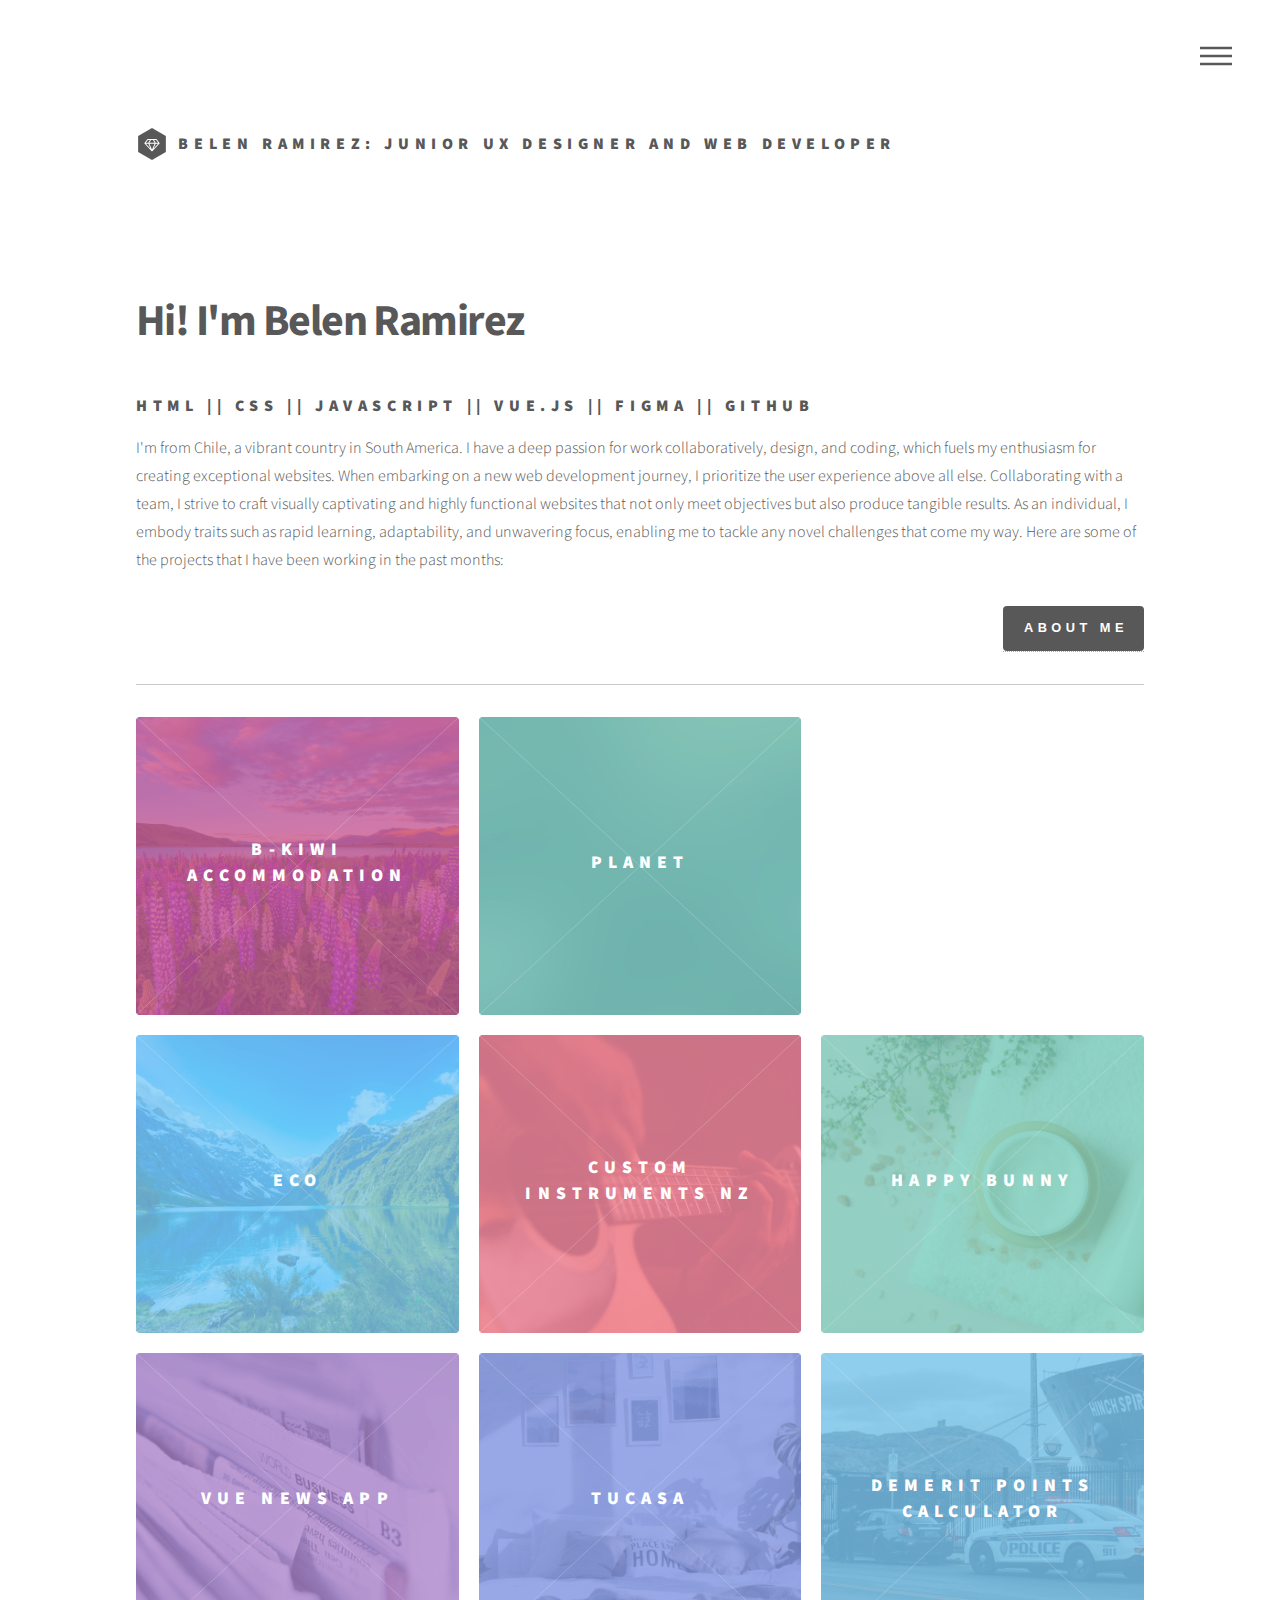
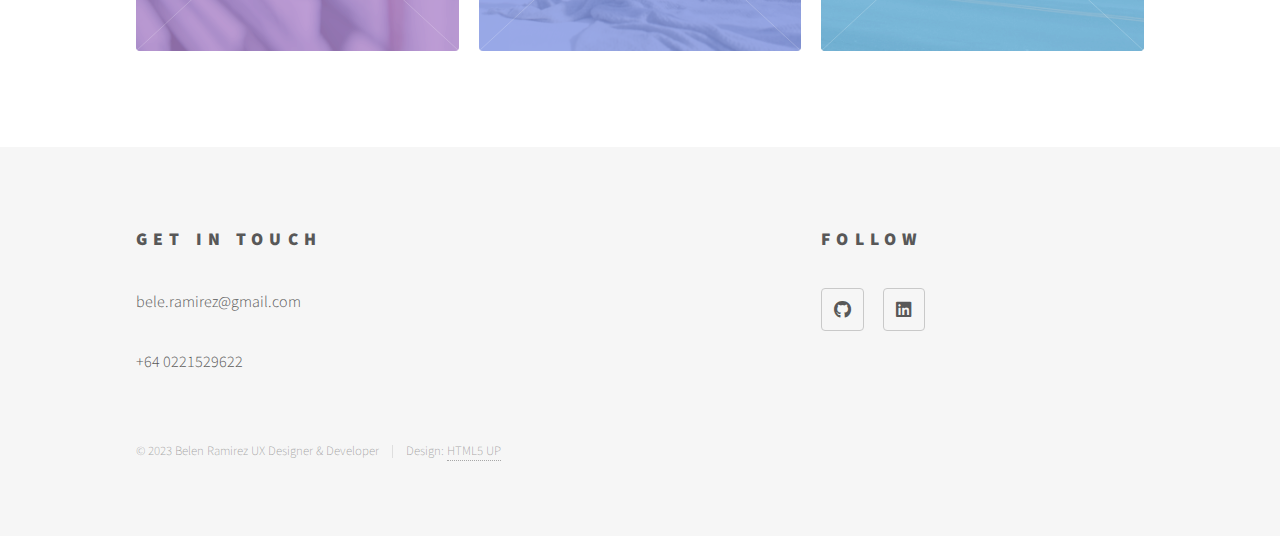
==== commit acaf2efb: "UPDATE" ====
--- a/index.html
+++ b/index.html
@@ -60,6 +60,7 @@
 								</div>
 							</header>
 							<hr>
+							<!-- B-KIWI ACCOMMODATION -->
 							<section class="tiles">
 								<article class="style4">
 									<span class="image">
@@ -72,6 +73,21 @@
 										</div>
 									</a>
 								</article>
+
+								<!-- PEEKABOOK -->
+								<article class="style3">
+									<span class="image">
+										<img src="images/pic08.jpg" alt="" />
+									</span>
+									<a href="./peekabook.html">
+										<h2>Planet</h2>
+										<div class="content">
+											<p>Experimenting with Adobe Illustrator. Create a planet with a glass look characteristics.</p>
+										</div>
+									</a>
+								</article>
+
+								<!-- BLACK ESTATE -->
 								<article class="style1">
 									<span class="image">
 										<img src="images/project01.jpeg" alt="" />
@@ -83,6 +99,8 @@
 										</div>
 									</a>
 								</article>
+
+								<!-- ECO -->
 								<article class="style2">
 									<span class="image">
 										<img src="images/project02.png" alt="" />
@@ -95,6 +113,7 @@
 									</a>
 								</article>
 
+								<!-- CUSTOM INSTRUMENTS NZ -->
 								<article class="style1">
 									<span class="image">
 										<img src="images/project08.png" alt="" />
@@ -107,6 +126,7 @@
 									</a>
 								</article>
 
+								<!-- HAPPY BUNNY -->
 								<article class="style3">
 									<span class="image">
 										<img src="images/project03.jpg" alt="" />
@@ -118,6 +138,8 @@
 										</div>
 									</a>
 								</article>
+
+								<!-- VUE NEWS -->
 								<article class="style5">
 									<span class="image">
 										<img src="images/project05.png" alt="" />
@@ -129,6 +151,8 @@
 										</div>
 									</a>
 								</article>
+
+								<!-- TUCASA -->
 								<article class="style6">
 									<span class="image">
 										<img src="images/project06.jpg" alt="" />
@@ -140,6 +164,8 @@
 										</div>
 									</a>
 								</article>
+
+								<!-- DEMERIT POINTS -->
 								<article class="style2">
 									<span class="image">
 										<img src="images/project07.png" alt="" />
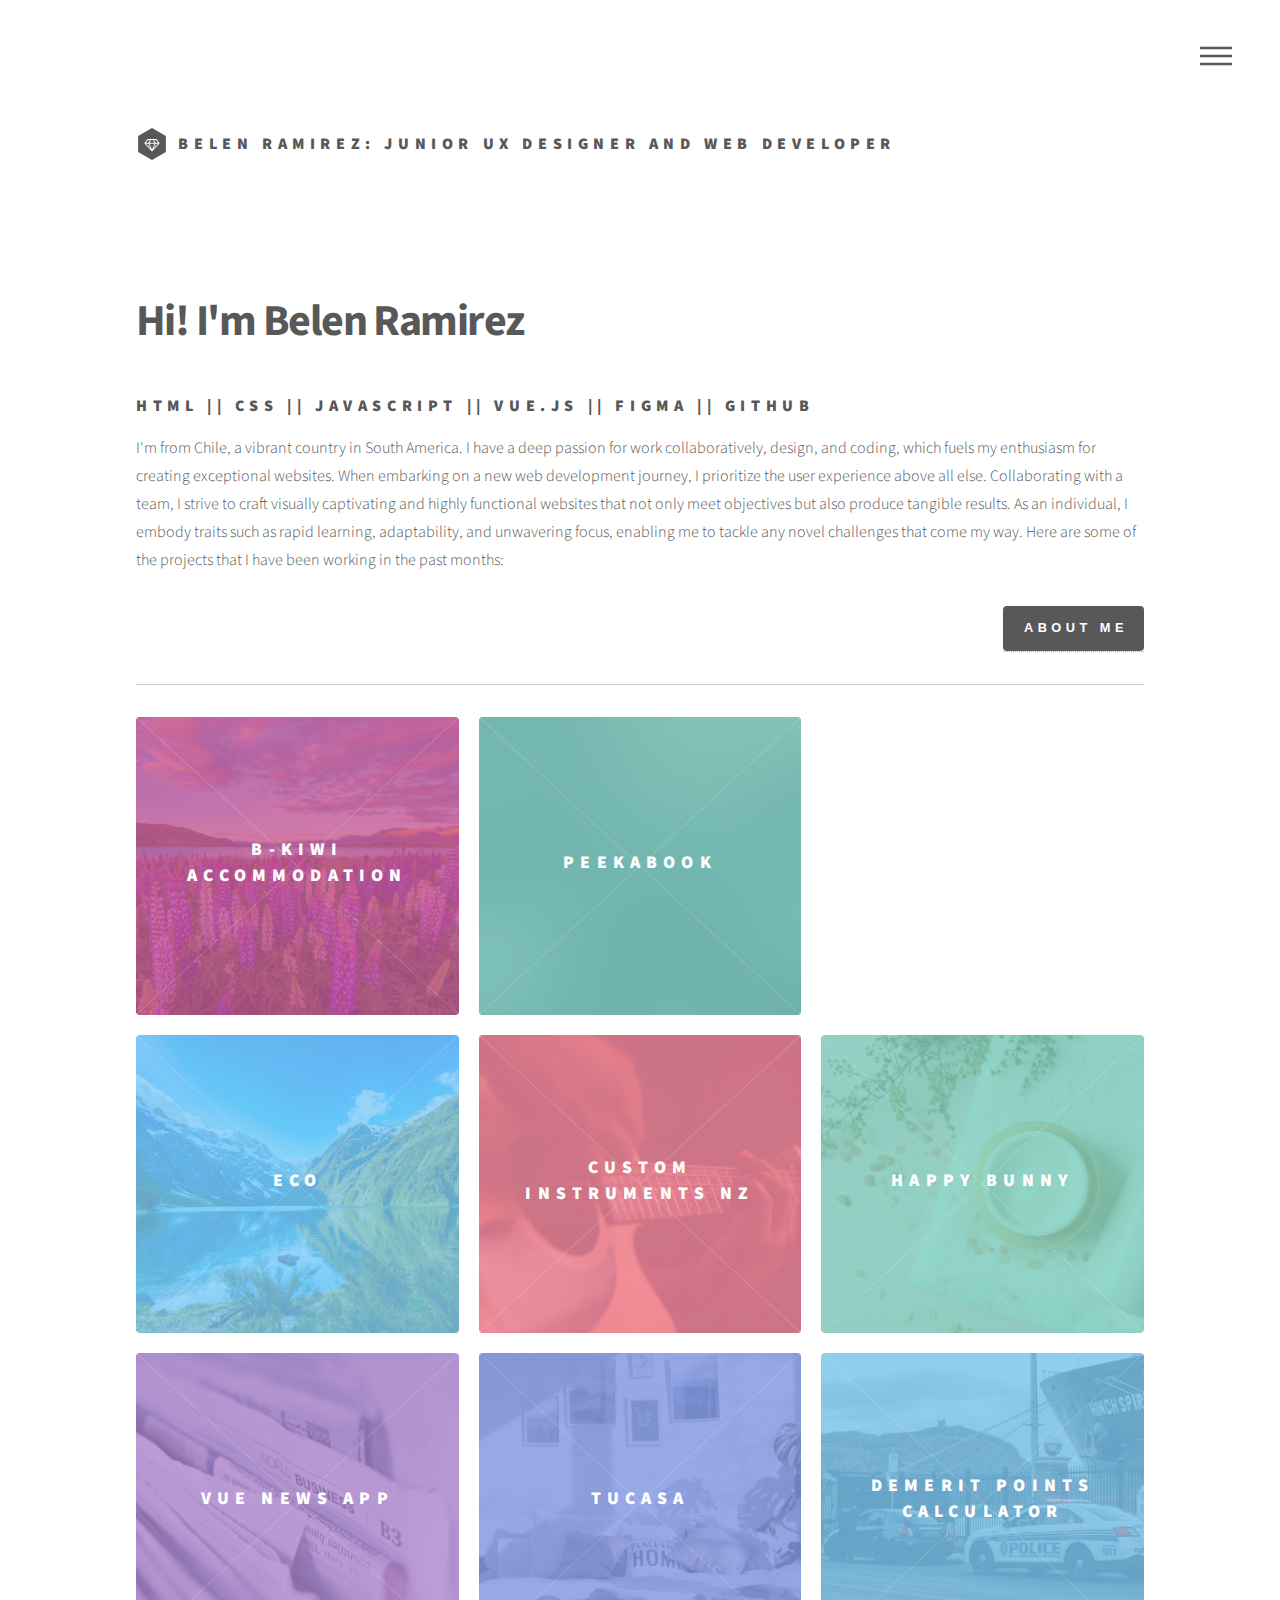
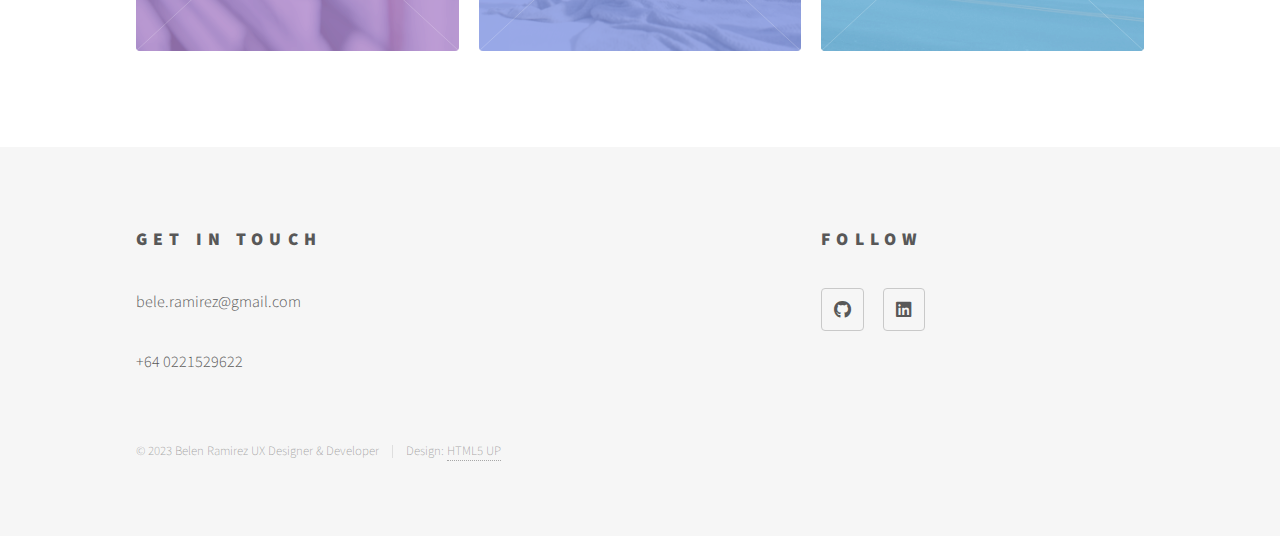
==== commit 8e6dfb82: "peekabook_brief" ====
--- a/index.html
+++ b/index.html
@@ -80,9 +80,9 @@
 										<img src="images/pic08.jpg" alt="" />
 									</span>
 									<a href="./peekabook.html">
-										<h2>Planet</h2>
-										<div class="content">
-											<p>Experimenting with Adobe Illustrator. Create a planet with a glass look characteristics.</p>
+										<h2>Peekabook</h2>
+										<div class="content">
+											<p>Team project to create frontend and backend for second hand book shop app using Vue.Js, CSS, HTML, Postman, MongoDB and GitHub branches</p>
 										</div>
 									</a>
 								</article>
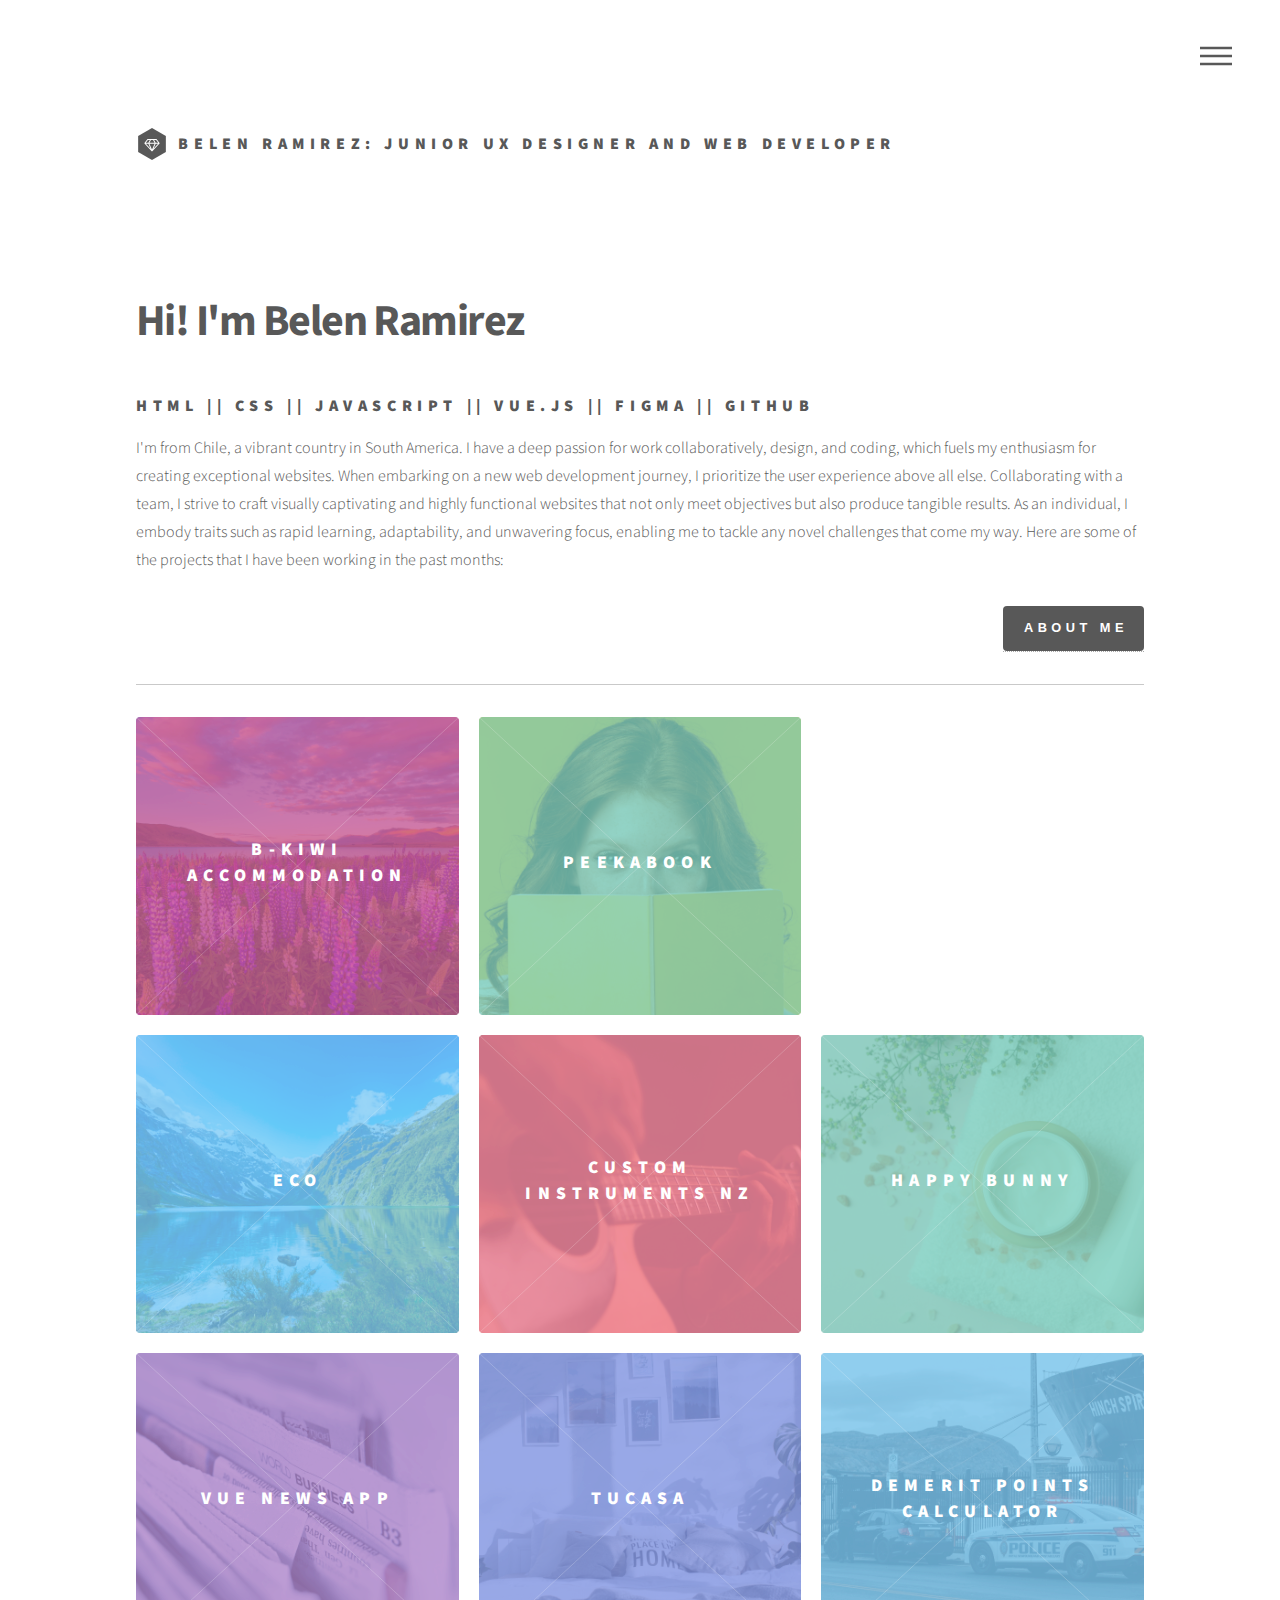
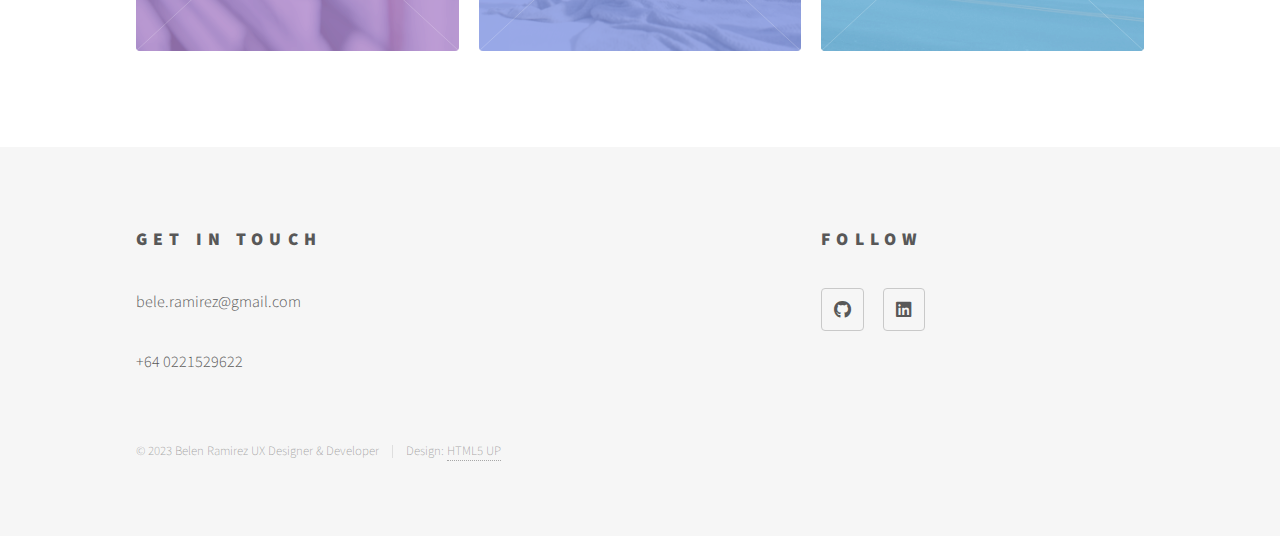
==== commit 65b632a6: "update_index" ====
--- a/index.html
+++ b/index.html
@@ -77,12 +77,12 @@
 								<!-- PEEKABOOK -->
 								<article class="style3">
 									<span class="image">
-										<img src="images/pic08.jpg" alt="" />
+										<img src="images/project09.png" alt="" />
 									</span>
 									<a href="./peekabook.html">
 										<h2>Peekabook</h2>
 										<div class="content">
-											<p>Team project to create frontend and backend for second hand book shop app using Vue.Js, CSS, HTML, Postman, MongoDB and GitHub branches</p>
+											<p>Team project to create frontend and backend for a second hand book shop app using Vue.Js, CSS, HTML, Postman, MongoDB and GitHub branches</p>
 										</div>
 									</a>
 								</article>
--- a/assets/css/my-css.css
+++ b/assets/css/my-css.css
@@ -2,6 +2,10 @@
   margin: 0 0 32px 0;
   display: flex;
   justify-content: flex-end;
+}
+
+.tiles article > a:hover p {
+  font-weight: 600;
 }
 
 .project-content-section p, .project-content-section h3 {
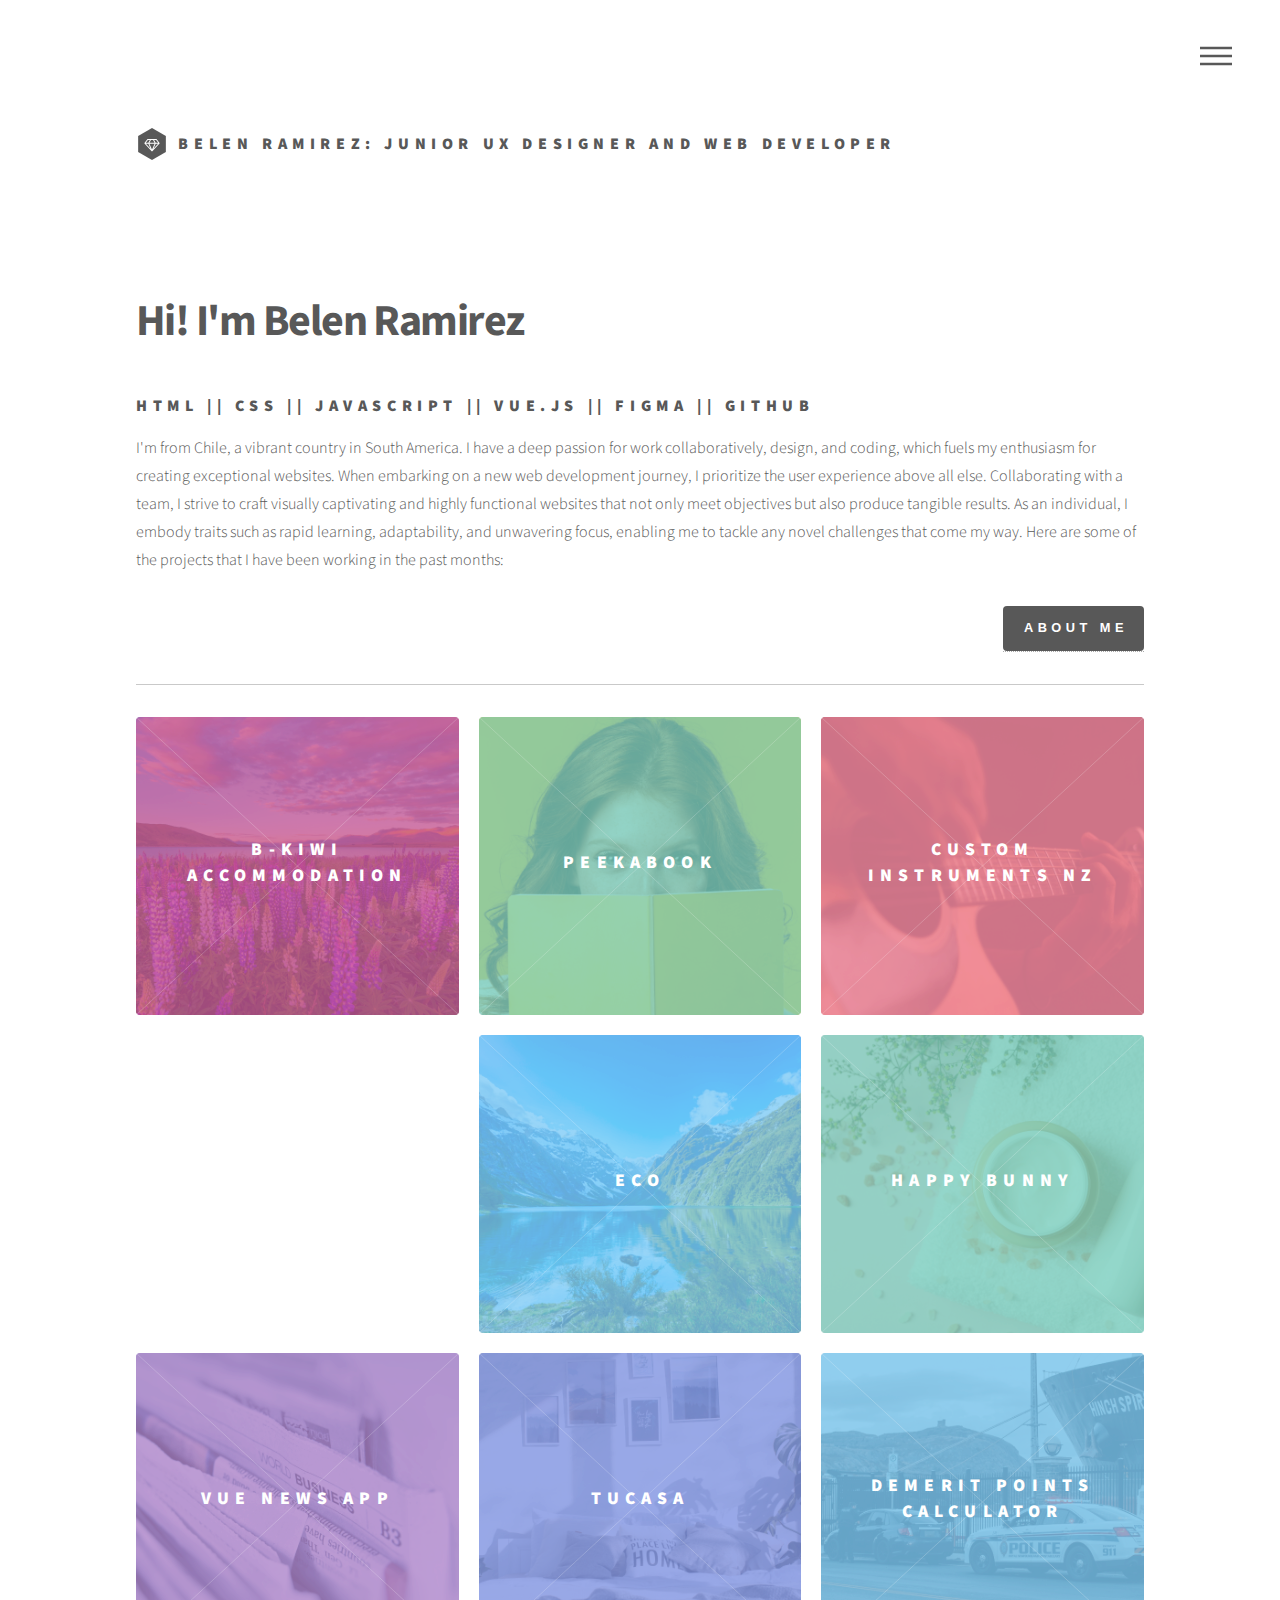
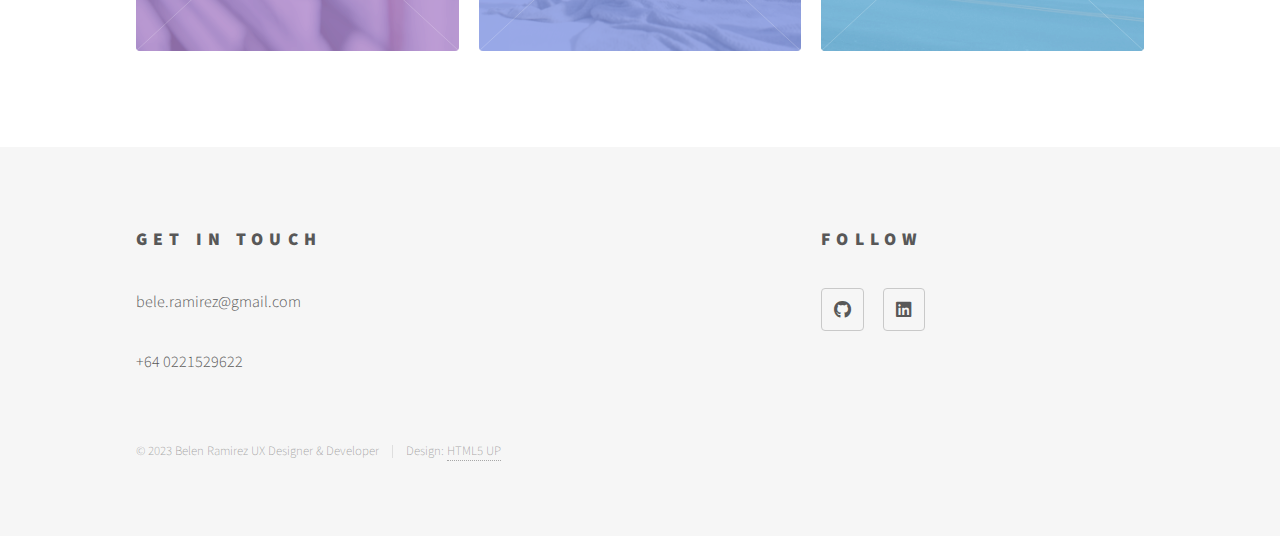
==== commit 90d4804a: "Update index.html" ====
--- a/index.html
+++ b/index.html
@@ -87,6 +87,19 @@
 									</a>
 								</article>
 
+								<!-- CUSTOM INSTRUMENTS NZ -->
+								<article class="style1">
+									<span class="image">
+										<img src="images/project08.png" alt="" />
+									</span>
+									<a href="custom-instruments-nz.html" target="_blank">
+										<h2>Custom Instruments NZ</h2>
+										<div class="content">
+											<p>Project for rebranding an Instruments Shop Website using SilverStripe, PHP, AWS, NoIP & Cyberduck.</p>
+										</div>
+									</a>
+								</article>
+
 								<!-- BLACK ESTATE -->
 								<article class="style1">
 									<span class="image">
@@ -109,19 +122,6 @@
 										<h2>ECO</h2>
 										<div class="content">
 											<p>School project to redesign NGO website and practice basic UX principles. Use of HTML and CSS.</p>
-										</div>
-									</a>
-								</article>
-
-								<!-- CUSTOM INSTRUMENTS NZ -->
-								<article class="style1">
-									<span class="image">
-										<img src="images/project08.png" alt="" />
-									</span>
-									<a href="custom-instruments-nz.html" target="_blank">
-										<h2>Custom Instruments NZ</h2>
-										<div class="content">
-											<p>Project for rebranding an Instruments Shop Website using SilverStripe, PHP, AWS, NoIP & Cyberduck.</p>
 										</div>
 									</a>
 								</article>
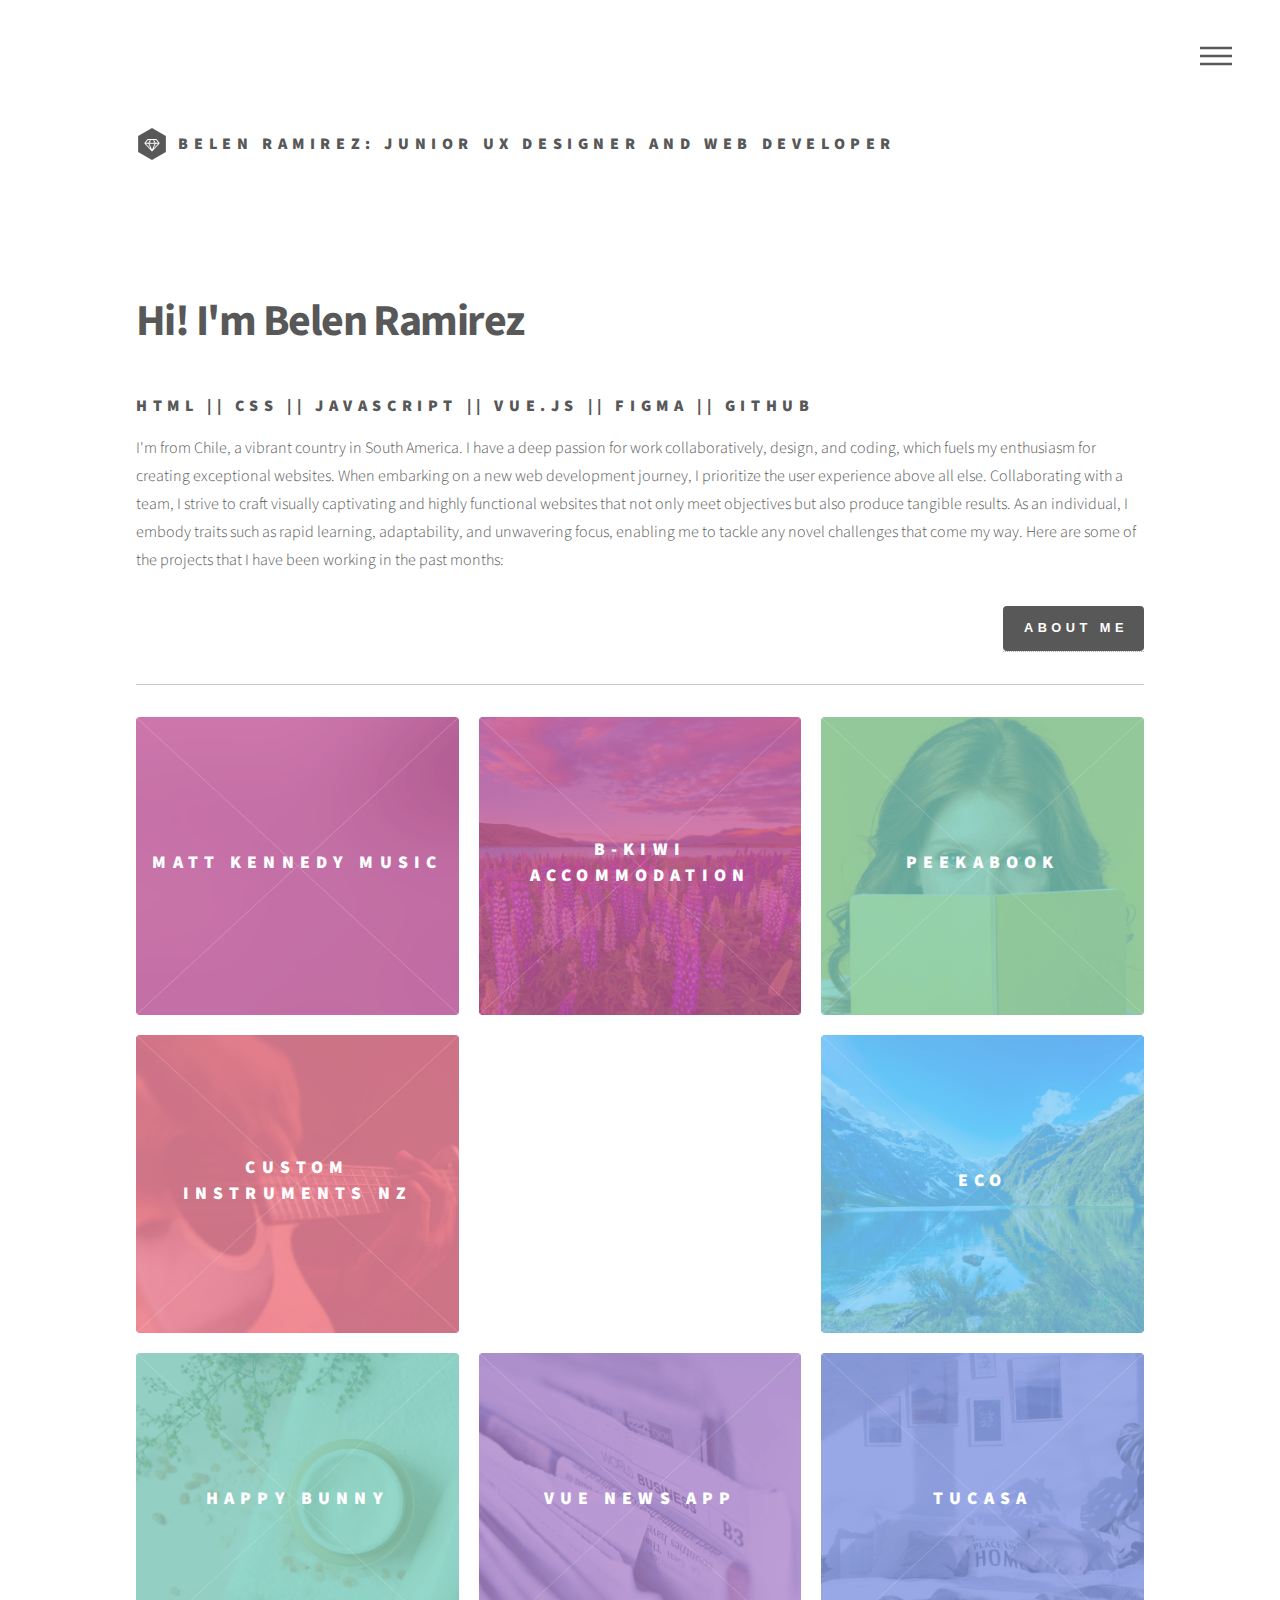
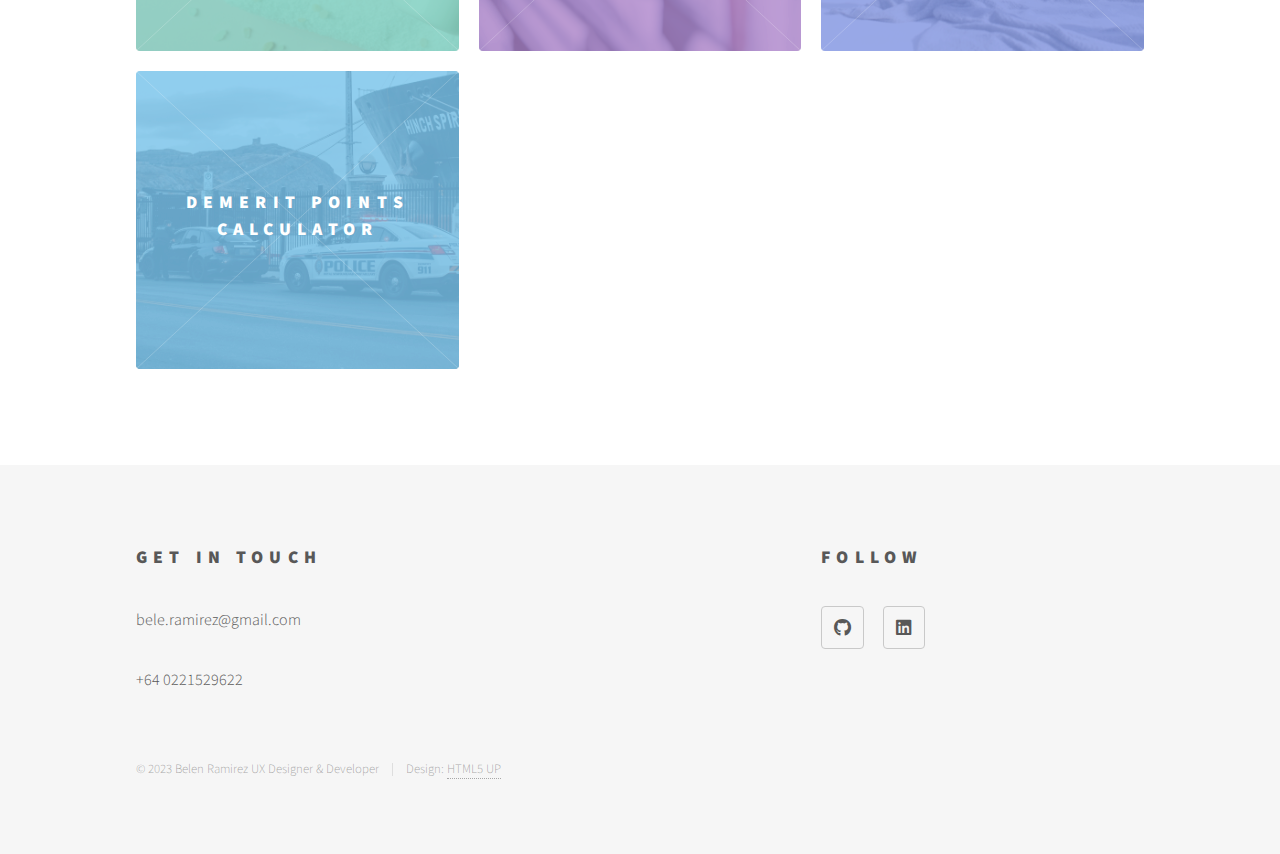
==== commit 66f1c554: "matt-kennedy-music-added" ====
--- a/index.html
+++ b/index.html
@@ -60,8 +60,24 @@
 								</div>
 							</header>
 							<hr>
-							<!-- B-KIWI ACCOMMODATION -->
+
+						
+
+							
 							<section class="tiles">
+								<!-- MATT KENNEDY MUSIC -->
+								<article class="style4">
+									<span class="image">
+										<img src="images/pic05.jpg" alt="" />
+									</span>
+									<a href="matt-kennedy-music.html" target="_blank">
+										<h2>Matt Kennedy Music</h2>
+										<div class="content">
+											<p>Services Website using PHP and Wordpress Custom Theme development</p>
+										</div>
+									</a>
+								</article>
+								<!-- B-KIWI ACCOMMODATION -->
 								<article class="style4">
 									<span class="image">
 										<img src="images/project04.jpg" alt="" />
